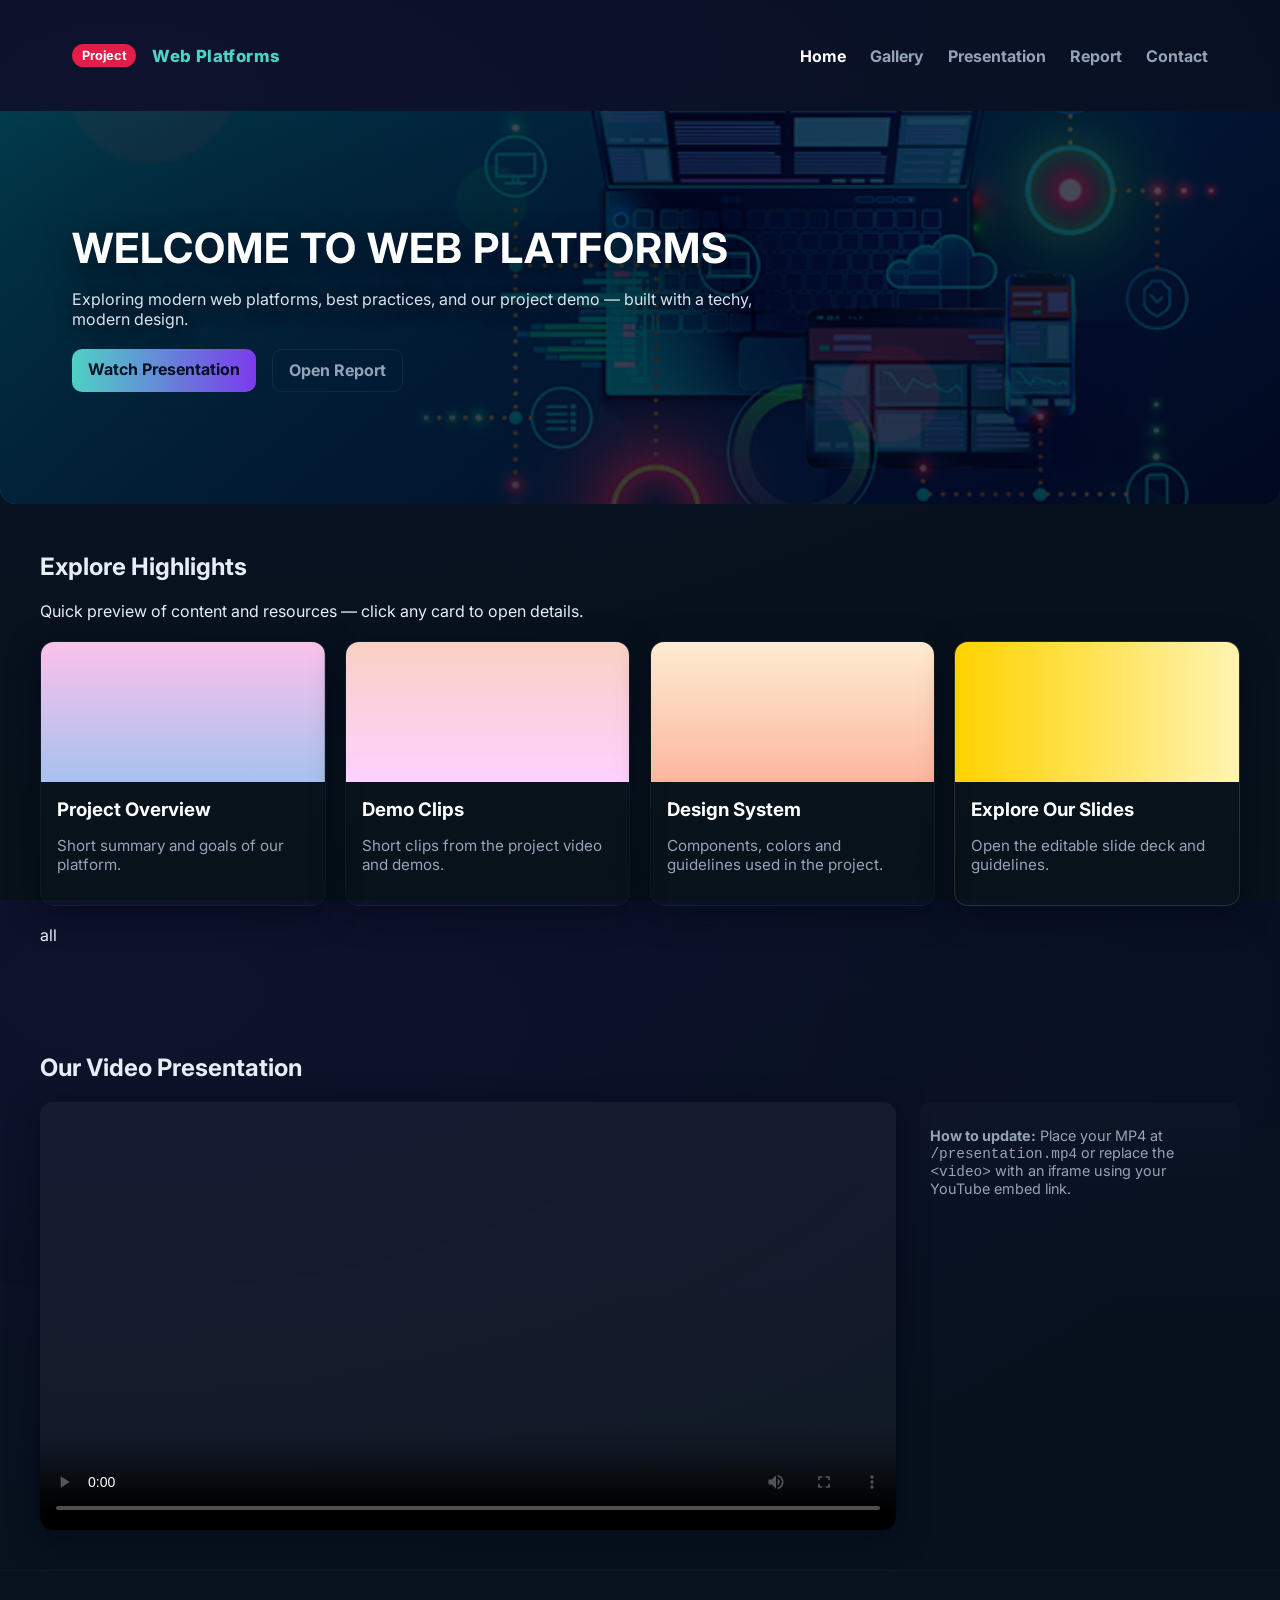
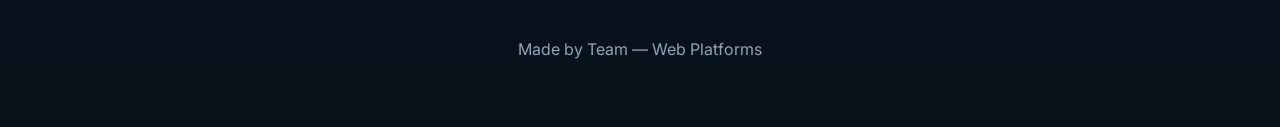
==== index.html @ 8bb1ff4a "Add website files" ====
<!doctype html>
<html lang="en">
<head>
  <meta charset="utf-8">
  <meta name="viewport" content="width=device-width,initial-scale=1">
  <title>Web Platforms — Presentation & Report</title>
  <link href="https://fonts.googleapis.com/css2?family=Inter:wght@300;400;700;800&display=swap" rel="stylesheet">
  <link rel="stylesheet" href="style.css">
</head>
<body>
  <header class="topbar">
    <div class="container topbar-inner">
      <div class="brand">
        <span class="ribbon">Project</span>
        <div class="logo">Web Platforms</div>
      </div>
      <nav class="main-nav">
        <a href="#home" class="active">Home</a>
        <a href="#gallery">Gallery</a>
        <a href="#presentation">Presentation</a>
        <a href="report.html">Report</a>
        <a href="#contact">Contact</a>
      </nav>
    </div>
  </header>

  <main>
    <section class="hero flipped" id="home">
      <div class="hero-overlay"></div>
      <div class="container hero-inner">
        <div class="hero-content">
          <h1>WELCOME TO WEB PLATFORMS</h1>
          <p class="lead">Exploring modern web platforms, best practices, and our project demo — built with a techy, modern design.</p>
          <div class="hero-actions">
            <a class="cta" href="#presentation">Watch Presentation</a>
            <a class="cta ghost" href="report.html">Open Report</a>
          </div>
        </div>
      </div>
    </section>

    <section class="cards-section container" id="gallery">
      <h2>Explore Highlights</h2>
      <p class="muted">Quick preview of content and resources — click any card to open details.</p>

      <div class="cards-grid">
        <article class="card">
          <div class="card-media" style="background-image:linear-gradient(180deg,#fbc2eb 0%,#a6c1ee 100%)"></div>
          <div class="card-body">
            <h3>Project Overview</h3>
            <p class="muted">Short summary and goals of our platform.</p>
          </div>
        </article>

        <article class="card">
          <div class="card-media" style="background-image:linear-gradient(180deg,#fad0c4 0%,#ffd1ff 100%)"></div>
          <div class="card-body">
            <h3>Demo Clips</h3>
            <p class="muted">Short clips from the project video and demos.</p>
          </div>
        </article>

        <article class="card">
          <div class="card-media" style="background-image:linear-gradient(180deg,#ffecd2 0%,#fcb69f 100%)"></div>
          <div class="card-body">
            <h3>Design System</h3>
            <p class="muted">Components, colors and guidelines used in the project.</p>
          </div>
        </article>

        <article class="card highlight">
          <div class="card-media" style="background:linear-gradient(90deg,#ffd200,#fff4b1)"></div>
          <div class="card-body">
            <h3>Explore Our Slides</h3>
            <p class="muted">Open the editable slide deck and guidelines.</p>
          </div>
        </article>

all      </div>
    </section>

    <section id="presentation" class="presentation container">
      <h2>Our Video Presentation</h2>
      <div class="video-card">
        <video id="projVideo" controls poster="poster.png">
          <source src="presentation.mp4" type="video/mp4">
          Your browser does not support the video tag. Add a file named <strong>presentation.mp4</strong> to the project root or replace this block with a YouTube embed iframe.
        </video>
        <div class="video-instructions">
          <p><strong>How to update:</strong> Place your MP4 at <code>/presentation.mp4</code> or replace the <code>&lt;video&gt;</code> with an iframe using your YouTube embed link.</p>
        </div>
      </div>
    </section>
  </main>

  <footer class="site-footer">
    <div class="container">
      <p>Made by Team — Web Platforms</p>
    </div>
  </footer>

  <script src="script.js"></script>
</body>
</html>
---- style.css ----
/* Modern, techy theme — extended for hero and cards */
:root{
  --bg:#0b1020;
  --card:#0f1724;
  --accent:#4fd1c5; /* teal */
  --accent-2:#7c3aed; /* purple */
  --muted:#94a3b8;
  --glass: rgba(255,255,255,0.04);
  --container:1200px;
}

*{box-sizing:border-box}
html,body{height:100%}
body{
  margin:0;
  font-family: 'Inter', system-ui, -apple-system, 'Segoe UI', Roboto, 'Helvetica Neue', Arial;
  background: radial-gradient(1200px 600px at 10% 10%, rgba(124,58,237,0.06), transparent), linear-gradient(180deg,#071022 0%, #07121a 100%);
  color:#e6eef8;
  -webkit-font-smoothing:antialiased;
}
.container{max-width:var(--container);margin:0 auto;padding:2rem}

/* Topbar */
.topbar{background:transparent;padding:.75rem 0;position:relative}
.topbar-inner{display:flex;align-items:center;justify-content:space-between}
.brand{display:flex;align-items:center;gap:1rem}
.ribbon{background:#e11d48;color:#fff;padding:.25rem .6rem;border-radius:999px;font-weight:700;font-size:.8rem}
.logo{font-weight:800;letter-spacing:0.4px;font-size:1.05rem;color:var(--accent)}
.main-nav a{color:var(--muted);margin-left:1.25rem;text-decoration:none;font-weight:700}
.main-nav a.active{color:#fff}
.main-nav a:hover{color:var(--accent)}

/* Hero */
.hero{position:relative;padding:5rem 0;border-bottom-left-radius:16px;border-bottom-right-radius:16px;overflow:hidden;background-color:#052136}
/* background is handled by a pseudo element so we can flip it independently */
.hero::before{
  content: "";
  position:absolute;inset:0;z-index:0;
  background-image: url('assets/hero.jpg');
  background-size: cover;
  background-position: right center;
  transform: scaleX(-1); /* flip horizontally */
  transform-origin: center;
  filter: contrast(1.02) saturate(1.05);
}
/* stronger overlay for legibility on busy images */
.hero-overlay{position:absolute;inset:0;z-index:1;background:linear-gradient(180deg,rgba(2,6,23,0.72),rgba(2,6,23,0.78)), radial-gradient(600px 300px at 15% 25%, rgba(0,0,0,0.15), transparent)}
.hero-inner{position:relative;z-index:2;display:flex;align-items:center}
.hero-content{max-width:680px}
.hero h1{font-size:2.6rem;margin:0 0 .5rem;letter-spacing:1px;color:#ffffff;text-shadow:0 10px 30px rgba(2,6,23,0.85)}
.lead{color:rgba(230,238,248,0.95);margin-bottom:1.25rem;text-shadow:0 6px 18px rgba(2,6,23,0.6)}
.hero-actions{display:flex;gap:1rem}
.cta{display:inline-block;background:linear-gradient(90deg,var(--accent),var(--accent-2));padding:.65rem 1rem;border-radius:10px;color:#051021;text-decoration:none;font-weight:700}
.cta.ghost{background:transparent;border:1px solid rgba(255,255,255,0.06);color:var(--muted)}

/* Add a subtle fade for very small devices */
@media (max-width:480px){.hero-overlay{background:linear-gradient(180deg,rgba(2,6,23,0.86),rgba(2,6,23,0.9))}}


/* Cards */
.cards-section{padding:3rem 0}
.cards-section h2{margin-top:0}
.cards-grid{display:grid;grid-template-columns:repeat(4,1fr);gap:1.2rem;margin-top:1.25rem}
.card{background:linear-gradient(180deg,rgba(255,255,255,0.02),transparent);border-radius:14px;overflow:hidden;border:1px solid rgba(255,255,255,0.03);box-shadow:0 8px 30px rgba(2,6,23,0.6);cursor:pointer;transition:transform .22s ease,box-shadow .22s ease}
.card:hover{transform:translateY(-6px);box-shadow:0 18px 40px rgba(2,6,23,0.7)}
.card-media{height:140px;background-size:cover;background-position:center}
.card-body{padding:1rem}
.card-body h3{margin:0 0 .35rem;color:#fff}
.card-body .muted{color:var(--muted);font-size:.95rem}
.card.highlight{border:1px solid rgba(255,214,56,0.15)}

/* Video */
.presentation{padding:2.5rem 0}
.video-card{display:grid;grid-template-columns:1fr 320px;gap:1.5rem;align-items:start}
.video-card video{width:100%;border-radius:12px;background:var(--glass);box-shadow:0 8px 30px rgba(2,6,23,0.6)}
.video-instructions{font-size:.9rem;color:var(--muted);padding:.65rem;background:linear-gradient(180deg,rgba(255,255,255,0.02),transparent);border-radius:10px}

.site-footer{padding:1.25rem 0;border-top:1px solid rgba(255,255,255,0.03);text-align:center;color:var(--muted)}

/* Report slide styles used by report.html */
.slides{position:relative;max-width:1000px;margin:2rem auto}
.import-controls{display:flex;gap:.75rem;align-items:center;margin-bottom:.75rem}
.upload-btn{background:linear-gradient(90deg,var(--accent),var(--accent-2));color:#051021;padding:.5rem .85rem;border-radius:8px;cursor:pointer;font-weight:700}
.drop-zone{border:2px dashed rgba(255,255,255,0.03);padding:1rem;border-radius:10px;text-align:center;color:var(--muted);margin-bottom:1rem}
.drop-zone.dragover{background:rgba(255,255,255,0.02);border-color:var(--accent)}
#slidesContainer{margin-top:1rem}
.slide{display:none;padding:1.25rem;background:linear-gradient(180deg,rgba(255,255,255,0.02),transparent);border-radius:12px;border:1px solid rgba(255,255,255,0.03);margin-bottom:1rem}
.slide.active{display:block}
.slide img.slide-image{max-width:100%;border-radius:8px;display:block;margin-bottom:.75rem}
.slide h3{margin-top:0;color:var(--accent)}
.slide h3[contenteditable], .slide .content[contenteditable]{outline:none;min-height:2rem}
.slide .content{color:var(--muted);margin-top:0.5rem;padding:.6rem;border-radius:8px;border:1px dashed rgba(255,255,255,0.03);background:transparent}
.slide-actions{display:flex;justify-content:space-between;margin-top:1rem}
.btn{background:transparent;border:1px solid rgba(255,255,255,0.06);padding:.55rem .9rem;border-radius:8px;color:var(--muted);cursor:pointer}
.btn.primary{background:linear-gradient(90deg,var(--accent),var(--accent-2));color:#051021;border:none}

@media (max-width:1100px){.cards-grid{grid-template-columns:repeat(2,1fr)}.video-card{grid-template-columns:1fr}} 
@media (max-width:700px){.main-nav{display:none}.hero{padding:3rem 0}.hero h1{font-size:1.6rem}.cards-grid{grid-template-columns:1fr}.container{padding:1rem}}
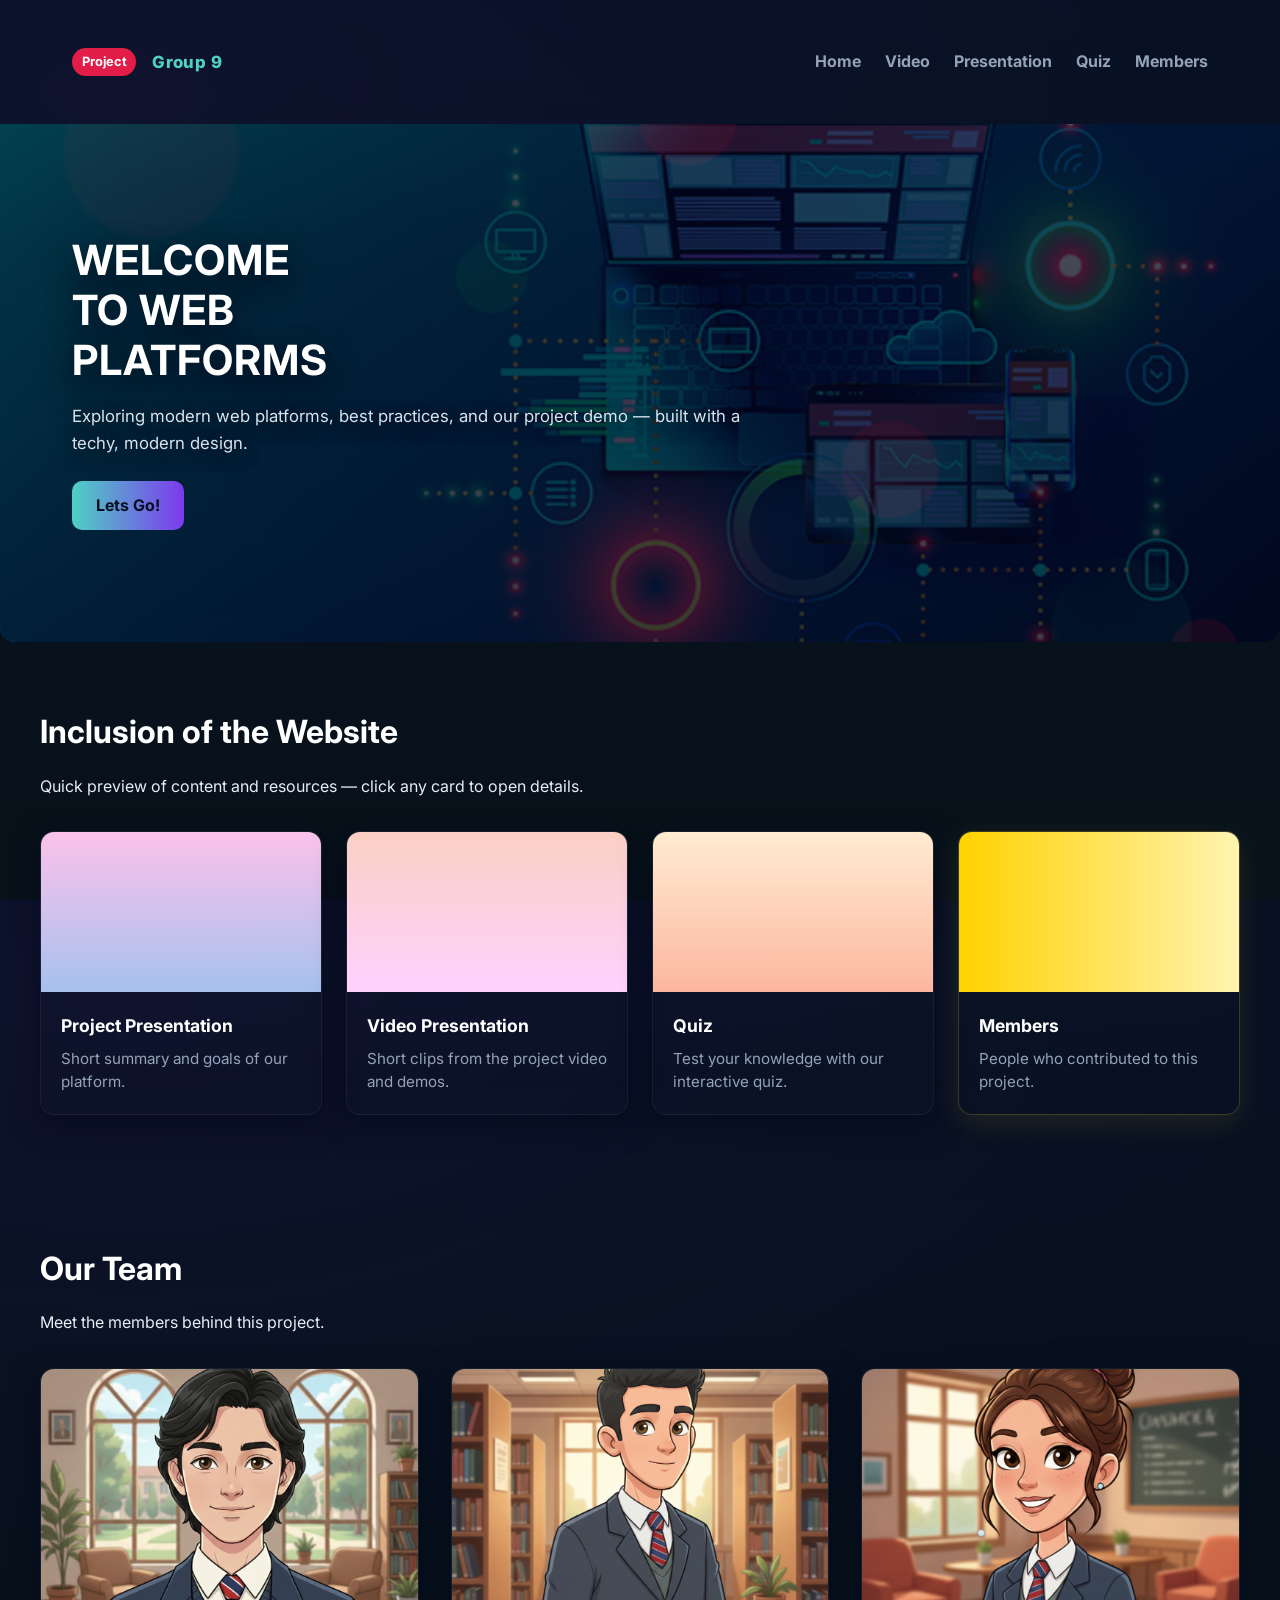
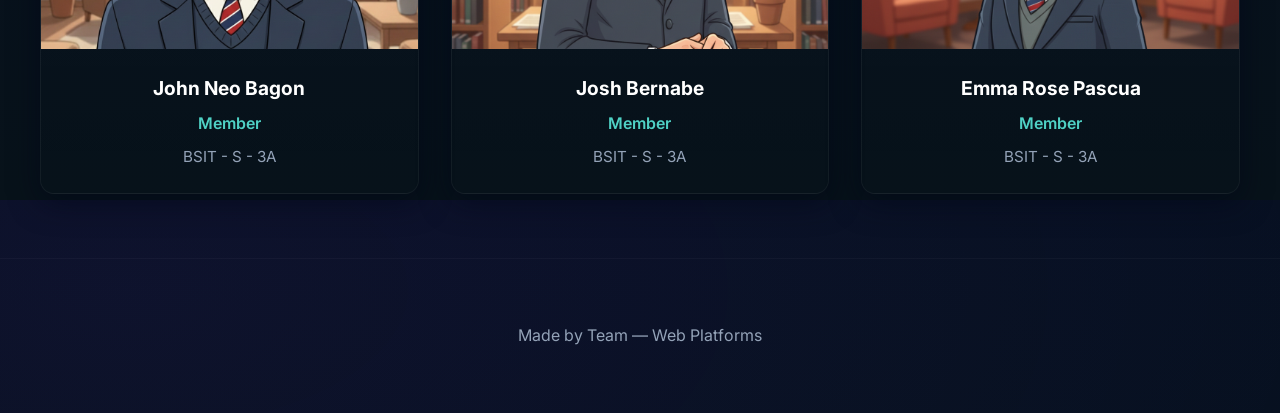
==== commit ed0871a2: "Update homepage video" ====
--- a/index.html
+++ b/index.html
@@ -12,83 +12,116 @@
     <div class="container topbar-inner">
       <div class="brand">
         <span class="ribbon">Project</span>
-        <div class="logo">Web Platforms</div>
+        <div class="logo">Group 9</div>
       </div>
       <nav class="main-nav">
-        <a href="#home" class="active">Home</a>
-        <a href="#gallery">Gallery</a>
-        <a href="#presentation">Presentation</a>
-        <a href="report.html">Report</a>
-        <a href="#contact">Contact</a>
+        <a href="index.html">Home</a>
+        <a href="video.html">Video</a>
+        <a href="report.html">Presentation</a>
+        <a href="Quiz.html">Quiz</a>
+        <a href="#presentation">Members</a>
       </nav>
     </div>
   </header>
 
   <main>
-    <section class="hero flipped" id="home">
+    <section class="hero" id="home">
       <div class="hero-overlay"></div>
       <div class="container hero-inner">
         <div class="hero-content">
-          <h1>WELCOME TO WEB PLATFORMS</h1>
+          <h1>WELCOME<br>TO WEB<br>PLATFORMS</h1>
           <p class="lead">Exploring modern web platforms, best practices, and our project demo — built with a techy, modern design.</p>
           <div class="hero-actions">
-            <a class="cta" href="#presentation">Watch Presentation</a>
-            <a class="cta ghost" href="report.html">Open Report</a>
+            <a class="cta" href="#gallery">Lets Go!</a>
+          
           </div>
         </div>
       </div>
     </section>
 
     <section class="cards-section container" id="gallery">
-      <h2>Explore Highlights</h2>
+      <h2>Inclusion of the Website</h2>
       <p class="muted">Quick preview of content and resources — click any card to open details.</p>
 
       <div class="cards-grid">
+        <a href="report.html" class="card-link">
+          <article class="card">
+            <div class="card-media" style="background-image:linear-gradient(180deg,#fbc2eb 0%,#a6c1ee 100%)"></div>
+            <div class="card-body">
+              <h3>Project Presentation</h3>
+              <p class="muted">Short summary and goals of our platform.</p>
+            </div>
+          </article>
+        </a>
+
+        <a href="video.html" class="card-link">
+          <article class="card">
+            <div class="card-media" style="background-image:linear-gradient(180deg,#fad0c4 0%,#ffd1ff 100%)"></div>
+            <div class="card-body">
+              <h3>Video Presentation</h3>
+              <p class="muted">Short clips from the project video and demos.</p>
+            </div>
+          </article>
+        </a>
+
+        <a href="quiz.html" class="card-link">
         <article class="card">
-          <div class="card-media" style="background-image:linear-gradient(180deg,#fbc2eb 0%,#a6c1ee 100%)"></div>
+          <div class="card-media" style="background-image:linear-gradient(180deg,#ffecd2 0%,#fcb69f 100%)"></div>
           <div class="card-body">
-            <h3>Project Overview</h3>
-            <p class="muted">Short summary and goals of our platform.</p>
+            <h3>Quiz</h3>
+              <p class="muted">Test your knowledge with our interactive quiz.</p>
           </div>
         </article>
 
-        <article class="card">
-          <div class="card-media" style="background-image:linear-gradient(180deg,#fad0c4 0%,#ffd1ff 100%)"></div>
-          <div class="card-body">
-            <h3>Demo Clips</h3>
-            <p class="muted">Short clips from the project video and demos.</p>
+        <a href="#presentation" class="card-link">
+          <article class="card highlight">
+            <div class="card-media" style="background:linear-gradient(90deg,#ffd200,#fff4b1)"></div>
+            <div class="card-body">
+              <h3>Members</h3>
+              <p class="muted">People who contributed to this project.</p>
+            </div>
+          </article>
+        </a>
+      </div>
+    </section>
+
+    <section id="presentation" class="members-section container">
+      <h2>Our Team</h2>
+      <p class="muted">Meet the members behind this project.</p>
+      
+      <div class="members-grid">
+        <article class="member-card">
+          <div class="member-image">
+            <img src="assets/neo1.png" alt="Team Member">
+          </div>
+          <div class="member-info">
+            <h3 class="member-name">John Neo Bagon</h3>
+            <p class="member-role">Member</p>
+            <p class="member-section">BSIT - S - 3A</p>
           </div>
         </article>
 
-        <article class="card">
-          <div class="card-media" style="background-image:linear-gradient(180deg,#ffecd2 0%,#fcb69f 100%)"></div>
-          <div class="card-body">
-            <h3>Design System</h3>
-            <p class="muted">Components, colors and guidelines used in the project.</p>
+        <article class="member-card">
+          <div class="member-image">
+            <img src="assets/josh.png" alt="Team Member">
+          </div>
+          <div class="member-info">
+            <h3 class="member-name">Josh Bernabe</h3>
+            <p class="member-role">Member</p>
+            <p class="member-section">BSIT - S - 3A </p>
           </div>
         </article>
 
-        <article class="card highlight">
-          <div class="card-media" style="background:linear-gradient(90deg,#ffd200,#fff4b1)"></div>
-          <div class="card-body">
-            <h3>Explore Our Slides</h3>
-            <p class="muted">Open the editable slide deck and guidelines.</p>
+        <article class="member-card">
+          <div class="member-image">
+            <img src="assets/emma1.png" alt="Team Member">
+          </div>
+          <div class="member-info">
+            <h3 class="member-name">Emma Rose Pascua</h3>
+            <p class="member-role">Member</p>
+            <p class="member-section">BSIT - S - 3A</p>
           </div>
         </article>
-
-all      </div>
-    </section>
-
-    <section id="presentation" class="presentation container">
-      <h2>Our Video Presentation</h2>
-      <div class="video-card">
-        <video id="projVideo" controls poster="poster.png">
-          <source src="presentation.mp4" type="video/mp4">
-          Your browser does not support the video tag. Add a file named <strong>presentation.mp4</strong> to the project root or replace this block with a YouTube embed iframe.
-        </video>
-        <div class="video-instructions">
-          <p><strong>How to update:</strong> Place your MP4 at <code>/presentation.mp4</code> or replace the <code>&lt;video&gt;</code> with an iframe using your YouTube embed link.</p>
-        </div>
       </div>
     </section>
   </main>
--- a/style.css
+++ b/style.css
@@ -17,11 +17,12 @@
   background: radial-gradient(1200px 600px at 10% 10%, rgba(124,58,237,0.06), transparent), linear-gradient(180deg,#071022 0%, #07121a 100%);
   color:#e6eef8;
   -webkit-font-smoothing:antialiased;
+  line-height:1.6;
 }
-.container{max-width:var(--container);margin:0 auto;padding:2rem}
+.container{max-width:var(--container);margin:0 auto;padding:2rem 2rem}
 
 /* Topbar */
-.topbar{background:transparent;padding:.75rem 0;position:relative}
+.topbar{background:transparent;padding:1rem 0;position:relative;z-index:10}
 .topbar-inner{display:flex;align-items:center;justify-content:space-between}
 .brand{display:flex;align-items:center;gap:1rem}
 .ribbon{background:#e11d48;color:#fff;padding:.25rem .6rem;border-radius:999px;font-weight:700;font-size:.8rem}
@@ -31,7 +32,7 @@
 .main-nav a:hover{color:var(--accent)}
 
 /* Hero */
-.hero{position:relative;padding:5rem 0;border-bottom-left-radius:16px;border-bottom-right-radius:16px;overflow:hidden;background-color:#052136}
+.hero{position:relative;padding:5rem 0;border-bottom-left-radius:16px;border-bottom-right-radius:16px;overflow:hidden;background-color:#052136;min-height:500px;display:flex;align-items:center}
 /* background is handled by a pseudo element so we can flip it independently */
 .hero::before{
   content: "";
@@ -45,35 +46,48 @@
 }
 /* stronger overlay for legibility on busy images */
 .hero-overlay{position:absolute;inset:0;z-index:1;background:linear-gradient(180deg,rgba(2,6,23,0.72),rgba(2,6,23,0.78)), radial-gradient(600px 300px at 15% 25%, rgba(0,0,0,0.15), transparent)}
-.hero-inner{position:relative;z-index:2;display:flex;align-items:center}
+.hero-inner{position:relative;z-index:2;width:100%}
 .hero-content{max-width:680px}
-.hero h1{font-size:2.6rem;margin:0 0 .5rem;letter-spacing:1px;color:#ffffff;text-shadow:0 10px 30px rgba(2,6,23,0.85)}
-.lead{color:rgba(230,238,248,0.95);margin-bottom:1.25rem;text-shadow:0 6px 18px rgba(2,6,23,0.6)}
-.hero-actions{display:flex;gap:1rem}
-.cta{display:inline-block;background:linear-gradient(90deg,var(--accent),var(--accent-2));padding:.65rem 1rem;border-radius:10px;color:#051021;text-decoration:none;font-weight:700}
-.cta.ghost{background:transparent;border:1px solid rgba(255,255,255,0.06);color:var(--muted)}
+.hero h1{font-size:2.6rem;margin:0 0 1rem;letter-spacing:1px;color:#ffffff;text-shadow:0 10px 30px rgba(2,6,23,0.85);line-height:1.2}
+.lead{color:rgba(230,238,248,0.95);margin-bottom:1.5rem;text-shadow:0 6px 18px rgba(2,6,23,0.6);font-size:1.05rem;line-height:1.6}
+.hero-actions{display:flex;gap:1rem;flex-wrap:wrap}
+.cta{display:inline-block;background:linear-gradient(90deg,var(--accent),var(--accent-2));padding:.75rem 1.5rem;border-radius:10px;color:#051021;text-decoration:none;font-weight:700;transition:transform 0.2s ease, box-shadow 0.2s ease}
+.cta:hover{transform:translateY(-2px);box-shadow:0 8px 20px rgba(79,209,197,0.3)}
+.cta.ghost{background:transparent;border:1px solid rgba(255,255,255,0.1);color:#e6eef8;transition:background 0.2s ease, border-color 0.2s ease}
+.cta.ghost:hover{background:rgba(255,255,255,0.05);border-color:rgba(255,255,255,0.2)}
 
 /* Add a subtle fade for very small devices */
 @media (max-width:480px){.hero-overlay{background:linear-gradient(180deg,rgba(2,6,23,0.86),rgba(2,6,23,0.9))}}
 
 
 /* Cards */
-.cards-section{padding:3rem 0}
-.cards-section h2{margin-top:0}
-.cards-grid{display:grid;grid-template-columns:repeat(4,1fr);gap:1.2rem;margin-top:1.25rem}
-.card{background:linear-gradient(180deg,rgba(255,255,255,0.02),transparent);border-radius:14px;overflow:hidden;border:1px solid rgba(255,255,255,0.03);box-shadow:0 8px 30px rgba(2,6,23,0.6);cursor:pointer;transition:transform .22s ease,box-shadow .22s ease}
+.cards-section{padding:4rem 0}
+.cards-section h2{margin-top:0;margin-bottom:0.5rem;font-size:2rem;color:#fff}
+.cards-section .muted{margin-bottom:2rem;display:block;font-size:1rem}
+.cards-grid{display:grid;grid-template-columns:repeat(4,1fr);gap:1.5rem;margin-top:1.5rem}
+.card-link{text-decoration:none;color:inherit;display:block}
+.card{background:linear-gradient(180deg,rgba(255,255,255,0.02),transparent);border-radius:14px;overflow:hidden;border:1px solid rgba(255,255,255,0.05);box-shadow:0 8px 30px rgba(2,6,23,0.6);cursor:pointer;transition:transform .22s ease,box-shadow .22s ease}
 .card:hover{transform:translateY(-6px);box-shadow:0 18px 40px rgba(2,6,23,0.7)}
-.card-media{height:140px;background-size:cover;background-position:center}
-.card-body{padding:1rem}
-.card-body h3{margin:0 0 .35rem;color:#fff}
-.card-body .muted{color:var(--muted);font-size:.95rem}
-.card.highlight{border:1px solid rgba(255,214,56,0.15)}
+.card-media{height:160px;background-size:cover;background-position:center}
+.card-body{padding:1.25rem}
+.card-body h3{margin:0 0 .5rem;color:#fff;font-size:1.1rem;font-weight:700}
+.card-body .muted{color:var(--muted);font-size:.95rem;line-height:1.5;margin:0}
+.card.highlight{border:1px solid rgba(255,214,56,0.2);box-shadow:0 8px 30px rgba(255,214,56,0.1)}
 
-/* Video */
-.presentation{padding:2.5rem 0}
-.video-card{display:grid;grid-template-columns:1fr 320px;gap:1.5rem;align-items:start}
-.video-card video{width:100%;border-radius:12px;background:var(--glass);box-shadow:0 8px 30px rgba(2,6,23,0.6)}
-.video-instructions{font-size:.9rem;color:var(--muted);padding:.65rem;background:linear-gradient(180deg,rgba(255,255,255,0.02),transparent);border-radius:10px}
+/* Members Section */
+.members-section{padding:4rem 0}
+.members-section h2{margin-top:0;margin-bottom:0.5rem;font-size:2rem;color:#fff}
+.members-section .muted{margin-bottom:2rem;display:block;font-size:1rem}
+.members-grid{display:grid;grid-template-columns:repeat(3,1fr);gap:2rem;margin-top:1.5rem}
+.member-card{background:linear-gradient(180deg,rgba(255,255,255,0.02),transparent);border-radius:14px;overflow:hidden;border:1px solid rgba(255,255,255,0.05);box-shadow:0 8px 30px rgba(2,6,23,0.6);cursor:pointer;transition:transform .3s ease,box-shadow .3s ease,border-color .3s ease;text-align:center}
+.member-card:hover{transform:translateY(-8px);box-shadow:0 18px 40px rgba(79,209,197,0.2);border-color:rgba(79,209,197,0.3)}
+.member-image{width:100%;height:280px;overflow:hidden;position:relative}
+.member-image img{width:100%;height:100%;object-fit:cover;transition:transform .3s ease}
+.member-card:hover .member-image img{transform:scale(1.1)}
+.member-info{padding:1.5rem}
+.member-name{margin:0 0 0.5rem;color:#fff;font-size:1.2rem;font-weight:700}
+.member-role{margin:0 0 0.5rem;color:var(--accent);font-size:1rem;font-weight:600}
+.member-section{margin:0;color:var(--muted);font-size:0.95rem}
 
 .site-footer{padding:1.25rem 0;border-top:1px solid rgba(255,255,255,0.03);text-align:center;color:var(--muted)}
 
@@ -81,18 +95,80 @@
 .slides{position:relative;max-width:1000px;margin:2rem auto}
 .import-controls{display:flex;gap:.75rem;align-items:center;margin-bottom:.75rem}
 .upload-btn{background:linear-gradient(90deg,var(--accent),var(--accent-2));color:#051021;padding:.5rem .85rem;border-radius:8px;cursor:pointer;font-weight:700}
-.drop-zone{border:2px dashed rgba(255,255,255,0.03);padding:1rem;border-radius:10px;text-align:center;color:var(--muted);margin-bottom:1rem}
-.drop-zone.dragover{background:rgba(255,255,255,0.02);border-color:var(--accent)}
-#slidesContainer{margin-top:1rem}
-.slide{display:none;padding:1.25rem;background:linear-gradient(180deg,rgba(255,255,255,0.02),transparent);border-radius:12px;border:1px solid rgba(255,255,255,0.03);margin-bottom:1rem}
-.slide.active{display:block}
-.slide img.slide-image{max-width:100%;border-radius:8px;display:block;margin-bottom:.75rem}
-.slide h3{margin-top:0;color:var(--accent)}
-.slide h3[contenteditable], .slide .content[contenteditable]{outline:none;min-height:2rem}
-.slide .content{color:var(--muted);margin-top:0.5rem;padding:.6rem;border-radius:8px;border:1px dashed rgba(255,255,255,0.03);background:transparent}
-.slide-actions{display:flex;justify-content:space-between;margin-top:1rem}
-.btn{background:transparent;border:1px solid rgba(255,255,255,0.06);padding:.55rem .9rem;border-radius:8px;color:var(--muted);cursor:pointer}
-.btn.primary{background:linear-gradient(90deg,var(--accent),var(--accent-2));color:#051021;border:none}
+/* single slide viewer (centered, buttons under) */
+.slides-viewer{display:flex;flex-direction:column;gap:1.25rem;align-items:center;justify-content:center;margin-top:1.5rem}
+.slide-frame{width:100%;max-width:1100px;min-height:520px;background:linear-gradient(180deg,rgba(255,255,255,0.02),rgba(255,255,255,0.008));padding:1.5rem;border-radius:14px;border:1px solid rgba(255,255,255,0.03);box-shadow:0 22px 70px rgba(2,6,23,0.6)}
+.slide-frame .slide-inner{background:linear-gradient(180deg,#0a0f1a,rgba(2,6,23,0.3));padding:1.2rem;border-radius:10px;border:1px solid rgba(255,255,255,0.03)}
+/* controls under the slide, centered */
+.slide-controls{display:flex;gap:1rem;justify-content:center;align-items:center;margin-top:.8rem}
+.slide-controls .btn{min-width:120px;padding:.75rem 1.1rem;border-radius:10px}
+.slide-controls .btn{background:transparent;border:1px solid rgba(255,255,255,0.06)}
+.slide-controls .btn.primary{background:linear-gradient(90deg,var(--accent),var(--accent-2));color:#051021;border:none}
 
-@media (max-width:1100px){.cards-grid{grid-template-columns:repeat(2,1fr)}.video-card{grid-template-columns:1fr}} 
-@media (max-width:700px){.main-nav{display:none}.hero{padding:3rem 0}.hero h1{font-size:1.6rem}.cards-grid{grid-template-columns:1fr}.container{padding:1rem}}+.slide{display:block;padding:0;background:transparent;border-radius:6px;border:none}
+.slide img.slide-image{width:100%;height:auto;border-radius:10px;display:block;margin-bottom:.85rem;box-shadow:0 18px 50px rgba(2,6,23,0.58)}
+.slide h3{margin:.15rem 0 .35rem;color:var(--accent);font-size:1.15rem}
+.slide .content{color:var(--muted);margin-top:0;padding:.6rem;border-radius:6px;border:1px dashed rgba(255,255,255,0.03);background:transparent}
+.slide-meta{display:flex;align-items:center;justify-content:space-between;padding:.65rem .85rem;margin-top:.6rem;border-radius:8px;background:linear-gradient(90deg,rgba(255,255,255,0.01),transparent);border:1px solid rgba(255,255,255,0.02)}
+.slide-meta .meta-text{display:flex;flex-direction:column;gap:.15rem}
+.slide-meta .meta-controls{display:flex;gap:.6rem;align-items:center}
+.slide-meta .title{font-weight:700;color:var(--accent)}
+.slide-meta .desc{color:var(--muted);font-size:.95rem}
+#slideIndicator{margin-left:0;color:var(--muted);font-weight:600}
+
+/* tighten footer tip */
+.site-footer{padding:1rem 0;border-top:1px solid rgba(255,255,255,0.03);text-align:center;color:var(--muted)}
+
+@media (max-width:900px){.slides-viewer{flex-direction:column}.slide-controls{flex-direction:row;justify-content:center;width:auto}.slide-controls .btn{min-width:64px}.slide-frame{max-width:100%;min-height:320px}}
+/* Modal for practice questions */
+.modal{position:fixed;inset:0;display:flex;align-items:center;justify-content:center;background:rgba(2,6,23,0.6);visibility:hidden;opacity:0;transition:opacity .18s ease,visibility .18s ease}
+.modal.open{visibility:visible;opacity:1}
+.modal-content{background:linear-gradient(180deg,#061122,#071026);padding:1.25rem;border-radius:10px;max-width:720px;width:100%;color:#e6eef8;border:1px solid rgba(255,255,255,0.04)}
+.modal-close{position:absolute;right:1rem;top:1rem;background:transparent;border:none;color:var(--muted);font-size:1.1rem;cursor:pointer}
+
+@media (max-width:900px){.slides-grid{grid-template-columns:1fr}.slides-col{max-height:none}}
+
+/* Thumbnails and small extras for report slides */
+.thumbs{display:flex;gap:.5rem;flex-wrap:wrap;margin-top:.6rem}
+.thumbs button{border:none;background:transparent;padding:0;border-radius:6px;cursor:pointer;opacity:.85;border:1px solid rgba(255,255,255,0.03)}
+.thumbs button.active{outline:3px solid rgba(79,209,197,0.12);opacity:1}
+.thumbs img{width:84px;height:56px;object-fit:cover;border-radius:6px;display:block}
+.slide-counter{font-size:.95rem;color:var(--muted);align-self:center}
+
+.btn.active, .btn.autoplay-active{background:linear-gradient(90deg,var(--accent),var(--accent-2));color:#051021;border:none}
+
+/* Quiz Styles */
+.quiz-section{padding:4rem 0}
+.quiz-section h2{margin-top:0;margin-bottom:0.5rem;font-size:2rem;color:#fff}
+.quiz-section .muted{margin-bottom:2rem;display:block;font-size:1rem}
+.quiz-form{max-width:800px;margin:0 auto}
+.quiz-question{margin-bottom:2.5rem;padding:1.5rem;background:linear-gradient(180deg,rgba(255,255,255,0.02),transparent);border-radius:14px;border:1px solid rgba(255,255,255,0.05)}
+.quiz-question h3{margin:0 0 1rem;color:#fff;font-size:1.2rem;font-weight:700}
+.quiz-options{display:flex;flex-direction:column;gap:0.75rem}
+.quiz-option{display:flex;align-items:flex-start;gap:0.75rem;padding:0.75rem;border-radius:8px;cursor:pointer;transition:background 0.2s ease;border:1px solid transparent}
+.quiz-option:hover{background:rgba(255,255,255,0.03);border-color:rgba(79,209,197,0.2)}
+.quiz-option input[type="radio"]{margin-top:0.2rem;cursor:pointer;accent-color:var(--accent)}
+.quiz-option span{color:var(--muted);line-height:1.5;flex:1}
+.quiz-option input[type="radio"]:checked + span{color:#fff;font-weight:600}
+.quiz-actions{display:flex;gap:1rem;justify-content:center;margin-top:2rem}
+.quiz-results h3{margin:0 0 0.5rem;color:var(--accent);font-size:1.3rem}
+.quiz-results p{color:var(--muted);font-size:1.1rem;margin:0}
+
+@media (max-width:1100px){
+  .cards-grid{grid-template-columns:repeat(2,1fr)}
+  .members-grid{grid-template-columns:repeat(2,1fr)}
+} 
+@media (max-width:700px){
+  .main-nav{display:none}
+  .hero{padding:3rem 0;min-height:400px}
+  .hero h1{font-size:1.8rem;line-height:1.3}
+  .hero .lead{font-size:0.95rem}
+  .cards-grid{grid-template-columns:1fr}
+  .members-grid{grid-template-columns:1fr}
+  .container{padding:1.5rem}
+  .cards-section{padding:3rem 0}
+  .members-section{padding:3rem 0}
+  .member-image{height:240px}
+  .hero-actions{flex-direction:column}
+  .hero-actions .cta{width:100%;text-align:center}
+}
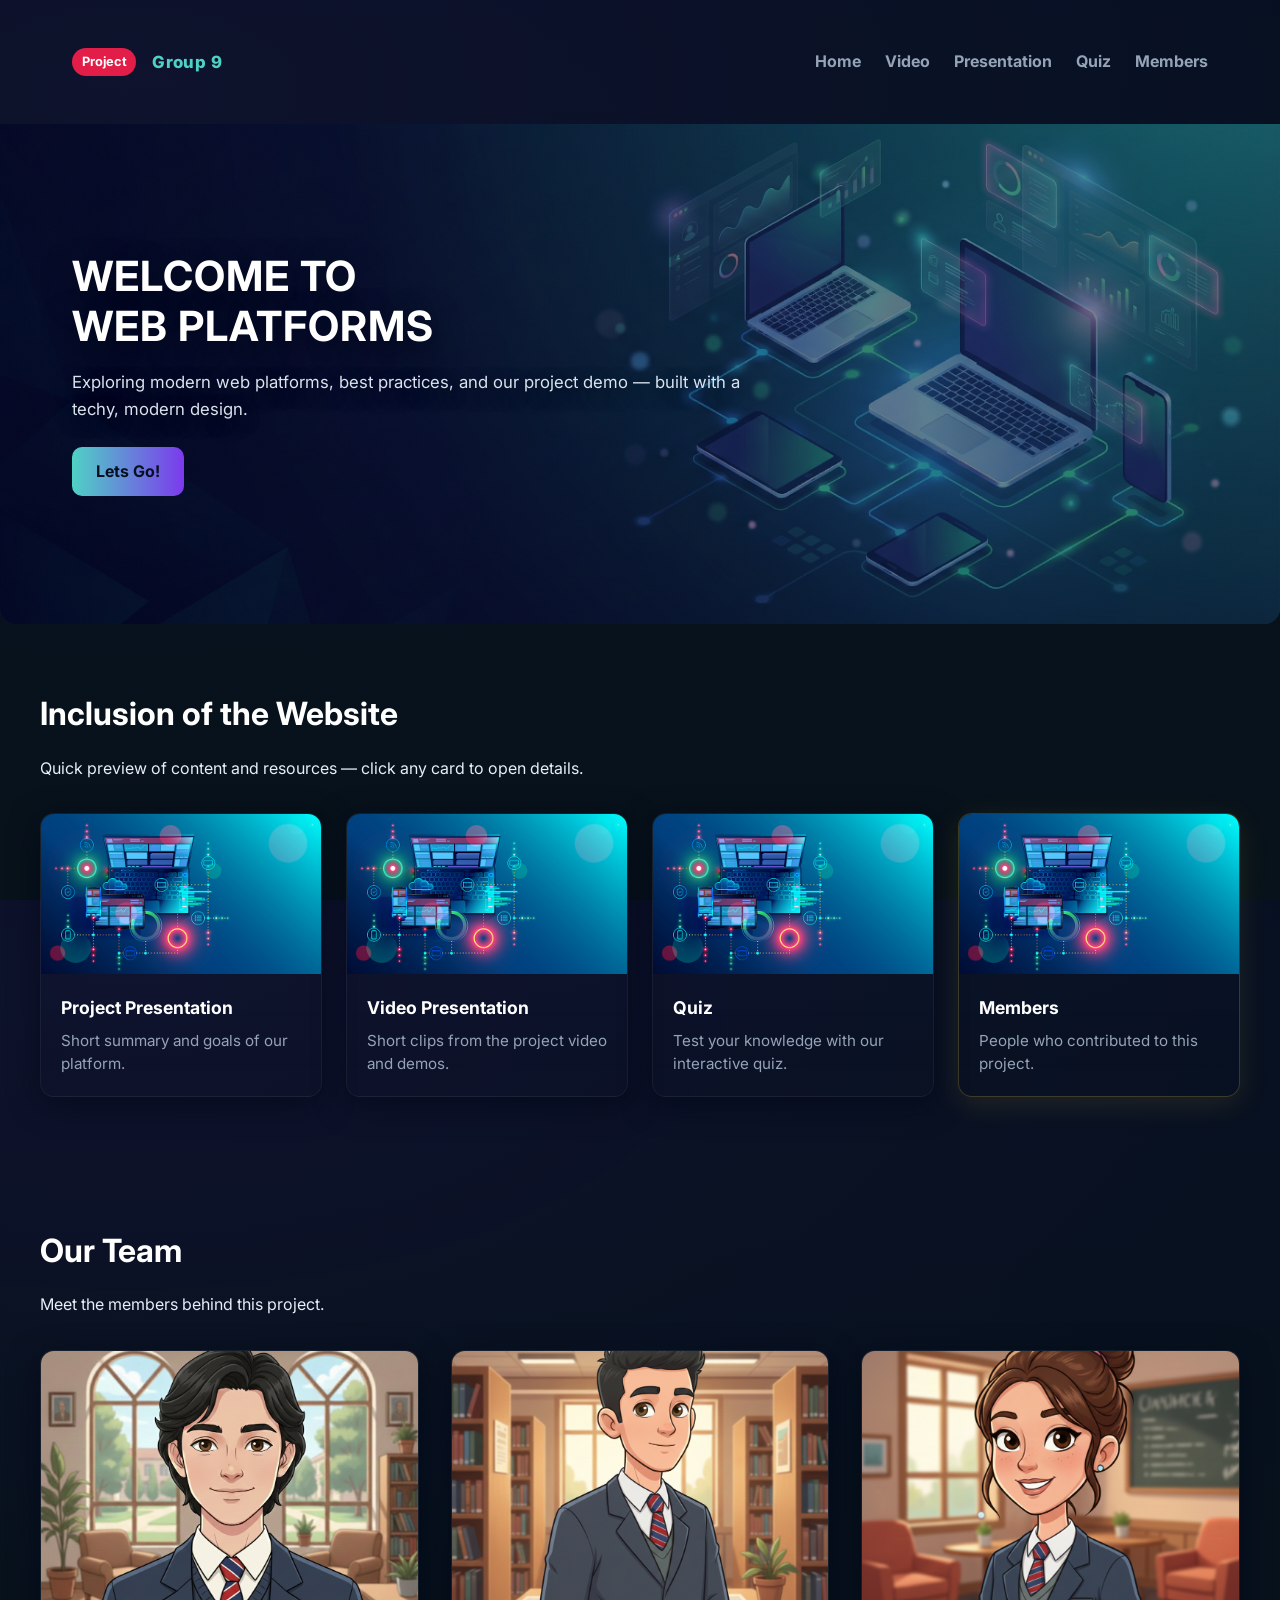
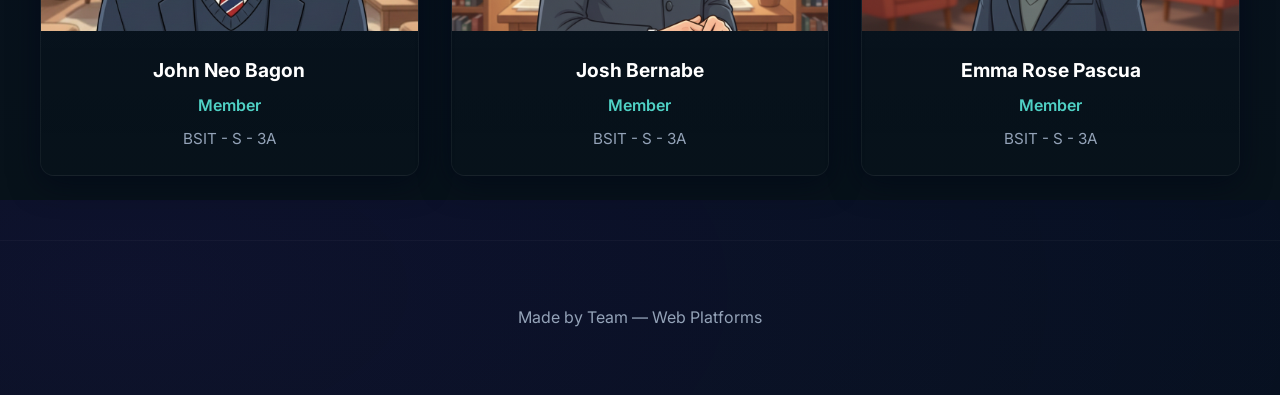
==== commit 7180536b: "first" ====
--- a/index.html
+++ b/index.html
@@ -29,7 +29,7 @@
       <div class="hero-overlay"></div>
       <div class="container hero-inner">
         <div class="hero-content">
-          <h1>WELCOME<br>TO WEB<br>PLATFORMS</h1>
+          <h1>WELCOME TO</br> WEB PLATFORMS</h1>
           <p class="lead">Exploring modern web platforms, best practices, and our project demo — built with a techy, modern design.</p>
           <div class="hero-actions">
             <a class="cta" href="#gallery">Lets Go!</a>
@@ -46,7 +46,7 @@
       <div class="cards-grid">
         <a href="report.html" class="card-link">
           <article class="card">
-            <div class="card-media" style="background-image:linear-gradient(180deg,#fbc2eb 0%,#a6c1ee 100%)"></div>
+            <div class="card-media" style="background-image:url('pictures/webplatforms.jpg');background-size:cover;background-position:center"></div>
             <div class="card-body">
               <h3>Project Presentation</h3>
               <p class="muted">Short summary and goals of our platform.</p>
@@ -56,7 +56,7 @@
 
         <a href="video.html" class="card-link">
           <article class="card">
-            <div class="card-media" style="background-image:linear-gradient(180deg,#fad0c4 0%,#ffd1ff 100%)"></div>
+            <div class="card-media" style="background-image:url('pictures/webplatforms.jpg');background-size:cover;background-position:center"></div>
             <div class="card-body">
               <h3>Video Presentation</h3>
               <p class="muted">Short clips from the project video and demos.</p>
@@ -66,7 +66,7 @@
 
         <a href="quiz.html" class="card-link">
         <article class="card">
-          <div class="card-media" style="background-image:linear-gradient(180deg,#ffecd2 0%,#fcb69f 100%)"></div>
+          <div class="card-media" style="background-image:url('pictures/webplatforms.jpg');background-size:cover;background-position:center"></div>
           <div class="card-body">
             <h3>Quiz</h3>
               <p class="muted">Test your knowledge with our interactive quiz.</p>
@@ -75,7 +75,7 @@
 
         <a href="#presentation" class="card-link">
           <article class="card highlight">
-            <div class="card-media" style="background:linear-gradient(90deg,#ffd200,#fff4b1)"></div>
+            <div class="card-media" style="background-image:url('pictures/webplatforms.jpg');background-size:cover;background-position:center"></div>
             <div class="card-body">
               <h3>Members</h3>
               <p class="muted">People who contributed to this project.</p>
--- a/style.css
+++ b/style.css
@@ -37,15 +37,15 @@
 .hero::before{
   content: "";
   position:absolute;inset:0;z-index:0;
-  background-image: url('assets/hero.jpg');
+  background-image: url('assets/heross.png');
   background-size: cover;
   background-position: right center;
-  transform: scaleX(-1); /* flip horizontally */
+  
   transform-origin: center;
   filter: contrast(1.02) saturate(1.05);
 }
 /* stronger overlay for legibility on busy images */
-.hero-overlay{position:absolute;inset:0;z-index:1;background:linear-gradient(180deg,rgba(2,6,23,0.72),rgba(2,6,23,0.78)), radial-gradient(600px 300px at 15% 25%, rgba(0,0,0,0.15), transparent)}
+.hero-overlay{position:absolute;inset:0;z-index:1;background:linear-gradient(180deg,rgba(2,6,23,0.45),rgba(2,6,23,0.5)), radial-gradient(600px 300px at 15% 25%, rgba(0,0,0,0.05), transparent)}
 .hero-inner{position:relative;z-index:2;width:100%}
 .hero-content{max-width:680px}
 .hero h1{font-size:2.6rem;margin:0 0 1rem;letter-spacing:1px;color:#ffffff;text-shadow:0 10px 30px rgba(2,6,23,0.85);line-height:1.2}
@@ -57,7 +57,7 @@
 .cta.ghost:hover{background:rgba(255,255,255,0.05);border-color:rgba(255,255,255,0.2)}
 
 /* Add a subtle fade for very small devices */
-@media (max-width:480px){.hero-overlay{background:linear-gradient(180deg,rgba(2,6,23,0.86),rgba(2,6,23,0.9))}}
+@media (max-width:480px){.hero-overlay{background:linear-gradient(180deg,rgba(2,6,23,0.55),rgba(2,6,23,0.65))}}
 
 
 /* Cards */
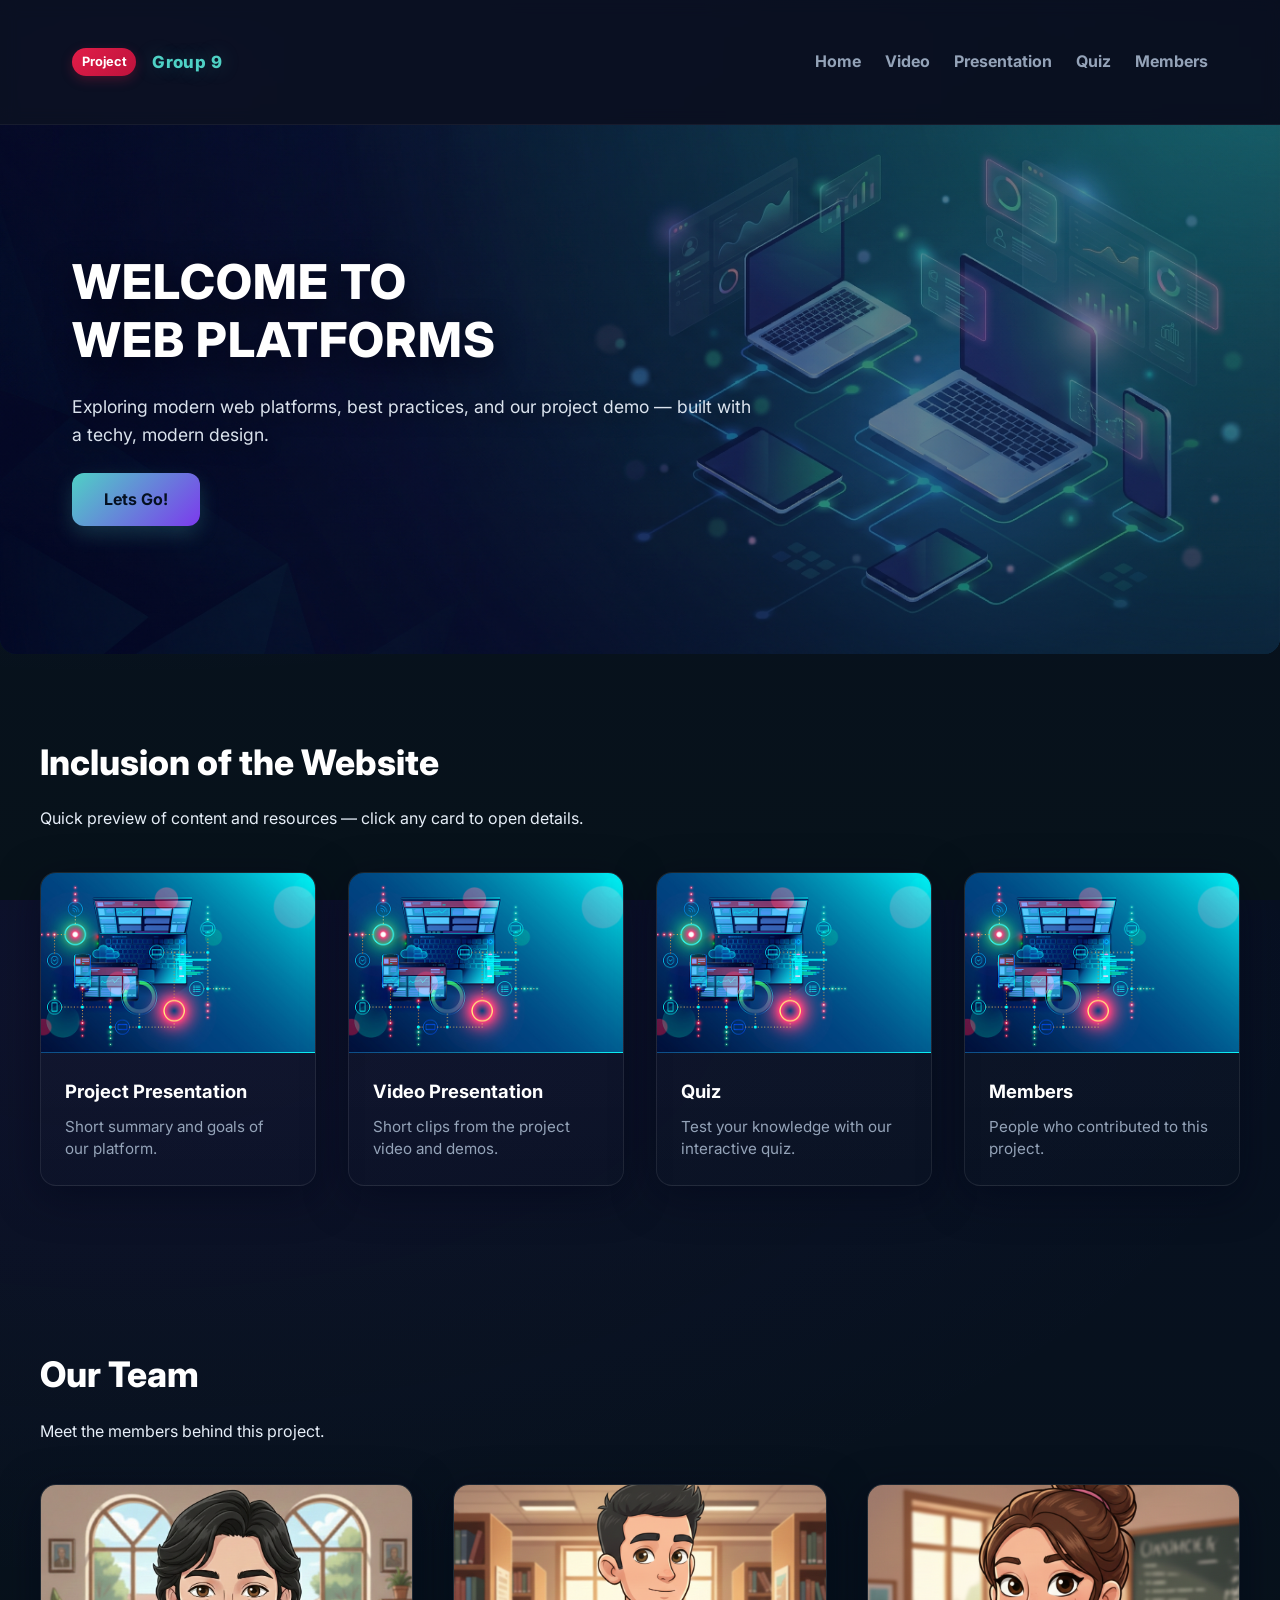
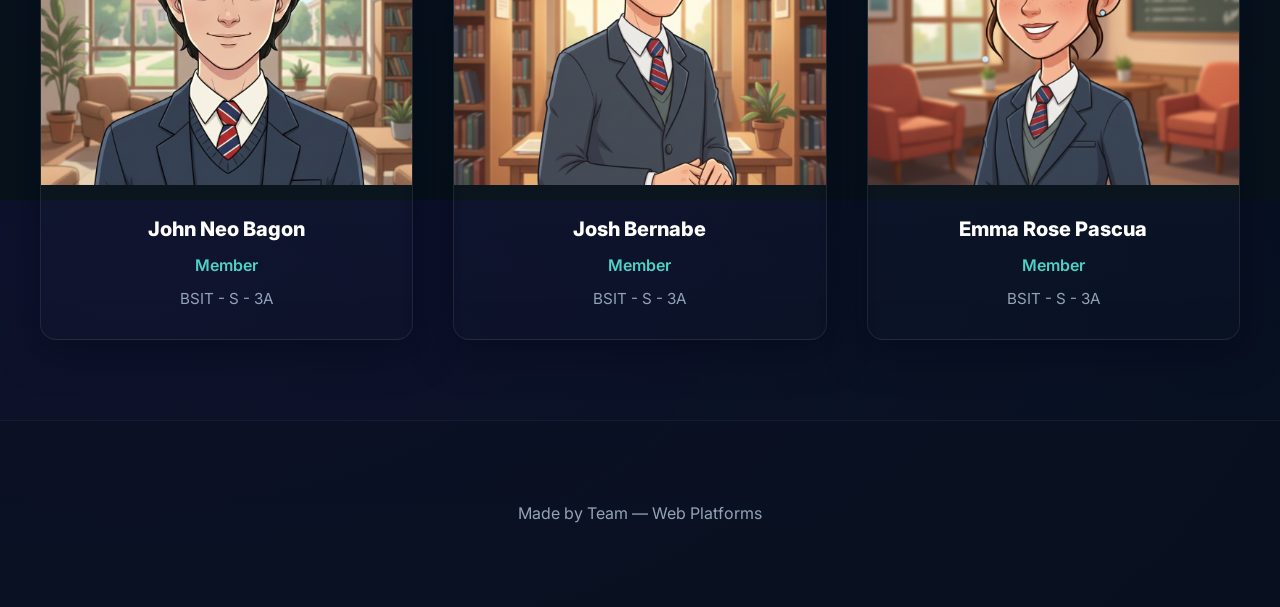
==== commit af0456a8: "third" ====
--- a/index.html
+++ b/index.html
@@ -74,7 +74,7 @@
         </article>
 
         <a href="#presentation" class="card-link">
-          <article class="card highlight">
+          <article class="card">
             <div class="card-media" style="background-image:url('pictures/webplatforms.jpg');background-size:cover;background-position:center"></div>
             <div class="card-body">
               <h3>Members</h3>
--- a/style.css
+++ b/style.css
@@ -9,6 +9,96 @@
   --container:1200px;
 }
 
+/* Keyframe Animations */
+@keyframes fadeInUp {
+  from {
+    opacity: 0;
+    transform: translateY(30px);
+  }
+  to {
+    opacity: 1;
+    transform: translateY(0);
+  }
+}
+
+@keyframes fadeIn {
+  from {
+    opacity: 0;
+  }
+  to {
+    opacity: 1;
+  }
+}
+
+@keyframes slideInLeft {
+  from {
+    opacity: 0;
+    transform: translateX(-40px);
+  }
+  to {
+    opacity: 1;
+    transform: translateX(0);
+  }
+}
+
+@keyframes slideInRight {
+  from {
+    opacity: 0;
+    transform: translateX(40px);
+  }
+  to {
+    opacity: 1;
+    transform: translateX(0);
+  }
+}
+
+@keyframes scaleIn {
+  from {
+    opacity: 0;
+    transform: scale(0.95);
+  }
+  to {
+    opacity: 1;
+    transform: scale(1);
+  }
+}
+
+@keyframes float {
+  0%, 100% {
+    transform: translateY(0px);
+  }
+  50% {
+    transform: translateY(-8px);
+  }
+}
+
+@keyframes glow {
+  0%, 100% {
+    box-shadow: 0 8px 20px rgba(79,209,197,0.2);
+  }
+  50% {
+    box-shadow: 0 12px 30px rgba(79,209,197,0.4);
+  }
+}
+
+@keyframes shimmer {
+  0% {
+    background-position: -1000px 0;
+  }
+  100% {
+    background-position: 1000px 0;
+  }
+}
+
+@keyframes pulse {
+  0%, 100% {
+    opacity: 1;
+  }
+  50% {
+    opacity: 0.7;
+  }
+}
+
 *{box-sizing:border-box}
 html,body{height:100%}
 body{
@@ -22,17 +112,17 @@
 .container{max-width:var(--container);margin:0 auto;padding:2rem 2rem}
 
 /* Topbar */
-.topbar{background:transparent;padding:1rem 0;position:relative;z-index:10}
+.topbar{background:rgba(11,16,32,0.7);padding:1rem 0;position:relative;z-index:10;border-bottom:1px solid rgba(255,255,255,0.05);backdrop-filter:blur(8px);animation:slideInDown 0.6s ease}
 .topbar-inner{display:flex;align-items:center;justify-content:space-between}
 .brand{display:flex;align-items:center;gap:1rem}
-.ribbon{background:#e11d48;color:#fff;padding:.25rem .6rem;border-radius:999px;font-weight:700;font-size:.8rem}
-.logo{font-weight:800;letter-spacing:0.4px;font-size:1.05rem;color:var(--accent)}
-.main-nav a{color:var(--muted);margin-left:1.25rem;text-decoration:none;font-weight:700}
+.ribbon{background:linear-gradient(135deg,#e11d48,#be123c);color:#fff;padding:.25rem .6rem;border-radius:999px;font-weight:700;font-size:.8rem;box-shadow:0 4px 12px rgba(225,29,72,0.25);animation:pulse 3s ease-in-out infinite}
+.logo{font-weight:800;letter-spacing:0.4px;font-size:1.05rem;color:var(--accent);text-shadow:0 0 20px rgba(79,209,197,0.3);animation:slideInLeft 0.8s ease}
+.main-nav a{color:var(--muted);margin-left:1.25rem;text-decoration:none;font-weight:700;transition:color 0.3s ease}
 .main-nav a.active{color:#fff}
-.main-nav a:hover{color:var(--accent)}
+.main-nav a:hover{color:var(--accent);text-shadow:0 0 10px rgba(79,209,197,0.4)}
 
 /* Hero */
-.hero{position:relative;padding:5rem 0;border-bottom-left-radius:16px;border-bottom-right-radius:16px;overflow:hidden;background-color:#052136;min-height:500px;display:flex;align-items:center}
+.hero{position:relative;padding:6rem 0;border-bottom-left-radius:16px;border-bottom-right-radius:16px;overflow:hidden;background-color:#052136;min-height:520px;display:flex;align-items:center;animation:fadeIn 1s ease}
 /* background is handled by a pseudo element so we can flip it independently */
 .hero::before{
   content: "";
@@ -47,110 +137,141 @@
 /* stronger overlay for legibility on busy images */
 .hero-overlay{position:absolute;inset:0;z-index:1;background:linear-gradient(180deg,rgba(2,6,23,0.45),rgba(2,6,23,0.5)), radial-gradient(600px 300px at 15% 25%, rgba(0,0,0,0.05), transparent)}
 .hero-inner{position:relative;z-index:2;width:100%}
-.hero-content{max-width:680px}
-.hero h1{font-size:2.6rem;margin:0 0 1rem;letter-spacing:1px;color:#ffffff;text-shadow:0 10px 30px rgba(2,6,23,0.85);line-height:1.2}
-.lead{color:rgba(230,238,248,0.95);margin-bottom:1.5rem;text-shadow:0 6px 18px rgba(2,6,23,0.6);font-size:1.05rem;line-height:1.6}
-.hero-actions{display:flex;gap:1rem;flex-wrap:wrap}
-.cta{display:inline-block;background:linear-gradient(90deg,var(--accent),var(--accent-2));padding:.75rem 1.5rem;border-radius:10px;color:#051021;text-decoration:none;font-weight:700;transition:transform 0.2s ease, box-shadow 0.2s ease}
-.cta:hover{transform:translateY(-2px);box-shadow:0 8px 20px rgba(79,209,197,0.3)}
-.cta.ghost{background:transparent;border:1px solid rgba(255,255,255,0.1);color:#e6eef8;transition:background 0.2s ease, border-color 0.2s ease}
-.cta.ghost:hover{background:rgba(255,255,255,0.05);border-color:rgba(255,255,255,0.2)}
+.hero-content{max-width:680px;animation:slideInLeft 0.8s ease 0.2s both}
+.hero h1{font-size:3rem;margin:0 0 1.5rem;letter-spacing:1px;color:#ffffff;text-shadow:0 10px 30px rgba(2,6,23,0.85);line-height:1.2;font-weight:800;animation:fadeInUp 0.8s ease 0.3s both}
+.lead{color:rgba(230,238,248,0.95);margin-bottom:1.5rem;text-shadow:0 6px 18px rgba(2,6,23,0.6);font-size:1.1rem;line-height:1.6;animation:fadeInUp 0.8s ease 0.4s both}
+.hero-actions{display:flex;gap:1rem;flex-wrap:wrap;animation:fadeInUp 0.8s ease 0.5s both}
+.cta{display:inline-block;background:linear-gradient(135deg,var(--accent),var(--accent-2));padding:.85rem 2rem;border-radius:12px;color:#051021;text-decoration:none;font-weight:700;transition:transform 0.3s ease, box-shadow 0.3s ease;box-shadow:0 8px 20px rgba(79,209,197,0.2);border:none;cursor:pointer;position:relative;overflow:hidden}
+.cta::before{content:'';position:absolute;inset:0;background:linear-gradient(90deg,transparent,rgba(255,255,255,0.3),transparent);transform:translateX(-100%);animation:shimmer 2s infinite}
+.cta:hover{transform:translateY(-3px);box-shadow:0 12px 30px rgba(79,209,197,0.4)}
+.cta.ghost{background:transparent;border:1.5px solid rgba(255,255,255,0.2);color:#e6eef8;transition:all 0.3s ease;box-shadow:none}
+.cta.ghost:hover{background:rgba(79,209,197,0.1);border-color:var(--accent);box-shadow:0 8px 20px rgba(79,209,197,0.2)}
 
 /* Add a subtle fade for very small devices */
 @media (max-width:480px){.hero-overlay{background:linear-gradient(180deg,rgba(2,6,23,0.55),rgba(2,6,23,0.65))}}
 
+@keyframes slideInDown {
+  from {
+    opacity: 0;
+    transform: translateY(-20px);
+  }
+  to {
+    opacity: 1;
+    transform: translateY(0);
+  }
+}
 
 /* Cards */
-.cards-section{padding:4rem 0}
-.cards-section h2{margin-top:0;margin-bottom:0.5rem;font-size:2rem;color:#fff}
-.cards-section .muted{margin-bottom:2rem;display:block;font-size:1rem}
-.cards-grid{display:grid;grid-template-columns:repeat(4,1fr);gap:1.5rem;margin-top:1.5rem}
-.card-link{text-decoration:none;color:inherit;display:block}
-.card{background:linear-gradient(180deg,rgba(255,255,255,0.02),transparent);border-radius:14px;overflow:hidden;border:1px solid rgba(255,255,255,0.05);box-shadow:0 8px 30px rgba(2,6,23,0.6);cursor:pointer;transition:transform .22s ease,box-shadow .22s ease}
-.card:hover{transform:translateY(-6px);box-shadow:0 18px 40px rgba(2,6,23,0.7)}
-.card-media{height:160px;background-size:cover;background-position:center}
-.card-body{padding:1.25rem}
-.card-body h3{margin:0 0 .5rem;color:#fff;font-size:1.1rem;font-weight:700}
+.cards-section{padding:5rem 0;animation:fadeInUp 1s ease}
+.cards-section h2{margin-top:0;margin-bottom:0.5rem;font-size:2.2rem;color:#fff;font-weight:800;animation:fadeInUp 0.8s ease}
+.cards-section .muted{margin-bottom:2.5rem;display:block;font-size:1rem;animation:fadeInUp 0.8s ease 0.1s both}
+.cards-grid{display:grid;grid-template-columns:repeat(4,1fr);gap:2rem;margin-top:2rem}
+.card-link{text-decoration:none;color:inherit;display:block;transition:all 0.3s ease}
+.card{background:linear-gradient(180deg,rgba(255,255,255,0.03),rgba(255,255,255,0.008));border-radius:16px;overflow:hidden;border:1px solid rgba(255,255,255,0.08);box-shadow:0 10px 40px rgba(2,6,23,0.5);cursor:pointer;transition:all .3s cubic-bezier(0.4, 0, 0.2, 1)}
+.card.in-view{animation:bounceIn 1.2s cubic-bezier(0.34, 1.56, 0.64, 1) both}
+.card:nth-child(1).in-view{animation-delay:0.2s}
+.card:nth-child(2).in-view{animation-delay:0.4s}
+.card:nth-child(3).in-view{animation-delay:0.6s}
+.card:nth-child(4).in-view{animation-delay:0.8s}
+.card:hover{transform:translateY(-12px);box-shadow:0 25px 50px rgba(79,209,197,0.15);border-color:rgba(79,209,197,0.3)}
+.card-media{height:180px;background-size:cover;background-position:center;transition:transform 0.4s ease;border-bottom:1px solid rgba(255,255,255,0.05)}
+.card:hover .card-media{transform:scale(1.08)}
+.card-body{padding:1.5rem}
+.card-body h3{margin:0 0 .6rem;color:#fff;font-size:1.15rem;font-weight:700}
 .card-body .muted{color:var(--muted);font-size:.95rem;line-height:1.5;margin:0}
-.card.highlight{border:1px solid rgba(255,214,56,0.2);box-shadow:0 8px 30px rgba(255,214,56,0.1)}
+.card.highlight{border:1.5px solid rgba(255,214,56,0.4);background:linear-gradient(180deg,rgba(255,214,56,0.05),transparent);box-shadow:0 10px 40px rgba(255,214,56,0.12)}
 
 /* Members Section */
-.members-section{padding:4rem 0}
-.members-section h2{margin-top:0;margin-bottom:0.5rem;font-size:2rem;color:#fff}
-.members-section .muted{margin-bottom:2rem;display:block;font-size:1rem}
-.members-grid{display:grid;grid-template-columns:repeat(3,1fr);gap:2rem;margin-top:1.5rem}
-.member-card{background:linear-gradient(180deg,rgba(255,255,255,0.02),transparent);border-radius:14px;overflow:hidden;border:1px solid rgba(255,255,255,0.05);box-shadow:0 8px 30px rgba(2,6,23,0.6);cursor:pointer;transition:transform .3s ease,box-shadow .3s ease,border-color .3s ease;text-align:center}
-.member-card:hover{transform:translateY(-8px);box-shadow:0 18px 40px rgba(79,209,197,0.2);border-color:rgba(79,209,197,0.3)}
-.member-image{width:100%;height:280px;overflow:hidden;position:relative}
-.member-image img{width:100%;height:100%;object-fit:cover;transition:transform .3s ease}
-.member-card:hover .member-image img{transform:scale(1.1)}
-.member-info{padding:1.5rem}
-.member-name{margin:0 0 0.5rem;color:#fff;font-size:1.2rem;font-weight:700}
+.members-section{padding:5rem 0;animation:fadeInUp 1s ease}
+.members-section h2{margin-top:0;margin-bottom:0.5rem;font-size:2.2rem;color:#fff;font-weight:800;animation:fadeInUp 0.8s ease}
+.members-section .muted{margin-bottom:2.5rem;display:block;font-size:1rem;animation:fadeInUp 0.8s ease 0.1s both}
+.members-grid{display:grid;grid-template-columns:repeat(3,1fr);gap:2.5rem;margin-top:2rem}
+.member-card{background:linear-gradient(180deg,rgba(255,255,255,0.03),rgba(255,255,255,0.008));border-radius:16px;overflow:hidden;border:1px solid rgba(255,255,255,0.08);box-shadow:0 10px 40px rgba(2,6,23,0.5);cursor:pointer;transition:all .3s cubic-bezier(0.4, 0, 0.2, 1);text-align:center}
+.member-card.in-view{animation:bounceIn 1.2s cubic-bezier(0.34, 1.56, 0.64, 1) both}
+.member-card:nth-child(1).in-view{animation-delay:0.3s}
+.member-card:nth-child(2).in-view{animation-delay:0.5s}
+.member-card:nth-child(3).in-view{animation-delay:0.7s}
+.member-card:hover{transform:translateY(-15px) scale(1.02);box-shadow:0 30px 70px rgba(79,209,197,0.25);border-color:rgba(79,209,197,0.3)}
+.member-image{width:100%;height:300px;overflow:hidden;position:relative}
+.member-image img{width:100%;height:100%;object-fit:cover;transition:transform .4s cubic-bezier(0.4, 0, 0.2, 1)}
+.member-card:hover .member-image img{transform:scale(1.12) rotate(2deg)}
+.member-info{padding:1.75rem}
+.member-name{margin:0 0 0.5rem;color:#fff;font-size:1.25rem;font-weight:800}
 .member-role{margin:0 0 0.5rem;color:var(--accent);font-size:1rem;font-weight:600}
 .member-section{margin:0;color:var(--muted);font-size:0.95rem}
 
-.site-footer{padding:1.25rem 0;border-top:1px solid rgba(255,255,255,0.03);text-align:center;color:var(--muted)}
+.site-footer{padding:2rem 0;border-top:1px solid rgba(255,255,255,0.05);text-align:center;color:var(--muted);background:rgba(11,16,32,0.5);animation:fadeIn 1s ease}
 
 /* Report slide styles used by report.html */
 .slides{position:relative;max-width:1000px;margin:2rem auto}
-.import-controls{display:flex;gap:.75rem;align-items:center;margin-bottom:.75rem}
-.upload-btn{background:linear-gradient(90deg,var(--accent),var(--accent-2));color:#051021;padding:.5rem .85rem;border-radius:8px;cursor:pointer;font-weight:700}
+.import-controls{display:flex;gap:.75rem;align-items:center;margin-bottom:.75rem;animation:fadeInUp 0.8s ease}
+.upload-btn{background:linear-gradient(135deg,var(--accent),var(--accent-2));color:#051021;padding:.6rem .95rem;border-radius:10px;cursor:pointer;font-weight:700;transition:all 0.3s ease;box-shadow:0 4px 12px rgba(79,209,197,0.2)}
+.upload-btn:hover{transform:translateY(-2px);box-shadow:0 8px 20px rgba(79,209,197,0.3)}
 /* single slide viewer (centered, buttons under) */
-.slides-viewer{display:flex;flex-direction:column;gap:1.25rem;align-items:center;justify-content:center;margin-top:1.5rem}
-.slide-frame{width:100%;max-width:1100px;min-height:520px;background:linear-gradient(180deg,rgba(255,255,255,0.02),rgba(255,255,255,0.008));padding:1.5rem;border-radius:14px;border:1px solid rgba(255,255,255,0.03);box-shadow:0 22px 70px rgba(2,6,23,0.6)}
-.slide-frame .slide-inner{background:linear-gradient(180deg,#0a0f1a,rgba(2,6,23,0.3));padding:1.2rem;border-radius:10px;border:1px solid rgba(255,255,255,0.03)}
+.slides-viewer{display:flex;flex-direction:column;gap:1.5rem;align-items:center;justify-content:center;margin-top:2rem;animation:fadeInUp 0.8s ease 0.2s both}
+.slide-frame{width:100%;max-width:1100px;min-height:540px;background:linear-gradient(180deg,rgba(255,255,255,0.02),rgba(255,255,255,0.008));padding:1.75rem;border-radius:16px;border:1px solid rgba(255,255,255,0.08);box-shadow:0 25px 70px rgba(2,6,23,0.6);animation:scaleIn 0.8s ease}
+.slide-frame .slide-inner{background:linear-gradient(180deg,#0a0f1a,rgba(2,6,23,0.3));padding:1.5rem;border-radius:12px;border:1px solid rgba(255,255,255,0.05)}
 /* controls under the slide, centered */
-.slide-controls{display:flex;gap:1rem;justify-content:center;align-items:center;margin-top:.8rem}
-.slide-controls .btn{min-width:120px;padding:.75rem 1.1rem;border-radius:10px}
-.slide-controls .btn{background:transparent;border:1px solid rgba(255,255,255,0.06)}
-.slide-controls .btn.primary{background:linear-gradient(90deg,var(--accent),var(--accent-2));color:#051021;border:none}
+.slide-controls{display:flex;gap:1rem;justify-content:center;align-items:center;margin-top:1rem;animation:fadeInUp 0.8s ease 0.4s both}
+.slide-controls .btn{min-width:120px;padding:.8rem 1.2rem;border-radius:10px}
+.slide-controls .btn{background:transparent;border:1.5px solid rgba(255,255,255,0.1);transition:all 0.3s ease}
+.slide-controls .btn:hover{background:rgba(255,255,255,0.05);border-color:rgba(79,209,197,0.4)}
+.slide-controls .btn.primary{background:linear-gradient(135deg,var(--accent),var(--accent-2));color:#051021;border:none;box-shadow:0 4px 12px rgba(79,209,197,0.2)}
+.slide-controls .btn.primary:hover{box-shadow:0 8px 20px rgba(79,209,197,0.3)}
 
 .slide{display:block;padding:0;background:transparent;border-radius:6px;border:none}
-.slide img.slide-image{width:100%;height:auto;border-radius:10px;display:block;margin-bottom:.85rem;box-shadow:0 18px 50px rgba(2,6,23,0.58)}
+.slide img.slide-image{width:100%;height:auto;border-radius:10px;display:block;margin-bottom:.85rem;box-shadow:0 20px 60px rgba(2,6,23,0.6);animation:fadeIn 0.8s ease}
 .slide h3{margin:.15rem 0 .35rem;color:var(--accent);font-size:1.15rem}
-.slide .content{color:var(--muted);margin-top:0;padding:.6rem;border-radius:6px;border:1px dashed rgba(255,255,255,0.03);background:transparent}
-.slide-meta{display:flex;align-items:center;justify-content:space-between;padding:.65rem .85rem;margin-top:.6rem;border-radius:8px;background:linear-gradient(90deg,rgba(255,255,255,0.01),transparent);border:1px solid rgba(255,255,255,0.02)}
+.slide .content{color:var(--muted);margin-top:0;padding:.6rem;border-radius:6px;border:1px dashed rgba(255,255,255,0.05);background:transparent}
+.slide-meta{display:flex;align-items:center;justify-content:space-between;padding:.75rem 1rem;margin-top:.8rem;border-radius:10px;background:linear-gradient(90deg,rgba(255,255,255,0.02),transparent);border:1px solid rgba(255,255,255,0.05);animation:fadeInUp 0.6s ease 0.3s both}
 .slide-meta .meta-text{display:flex;flex-direction:column;gap:.15rem}
-.slide-meta .meta-controls{display:flex;gap:.6rem;align-items:center}
+.slide-meta .meta-controls{display:flex;gap:.8rem;align-items:center}
 .slide-meta .title{font-weight:700;color:var(--accent)}
 .slide-meta .desc{color:var(--muted);font-size:.95rem}
 #slideIndicator{margin-left:0;color:var(--muted);font-weight:600}
 
 /* tighten footer tip */
-.site-footer{padding:1rem 0;border-top:1px solid rgba(255,255,255,0.03);text-align:center;color:var(--muted)}
+.site-footer{padding:2rem 0;border-top:1px solid rgba(255,255,255,0.05);text-align:center;color:var(--muted);background:rgba(11,16,32,0.5)}
 
 @media (max-width:900px){.slides-viewer{flex-direction:column}.slide-controls{flex-direction:row;justify-content:center;width:auto}.slide-controls .btn{min-width:64px}.slide-frame{max-width:100%;min-height:320px}}
 /* Modal for practice questions */
-.modal{position:fixed;inset:0;display:flex;align-items:center;justify-content:center;background:rgba(2,6,23,0.6);visibility:hidden;opacity:0;transition:opacity .18s ease,visibility .18s ease}
-.modal.open{visibility:visible;opacity:1}
-.modal-content{background:linear-gradient(180deg,#061122,#071026);padding:1.25rem;border-radius:10px;max-width:720px;width:100%;color:#e6eef8;border:1px solid rgba(255,255,255,0.04)}
-.modal-close{position:absolute;right:1rem;top:1rem;background:transparent;border:none;color:var(--muted);font-size:1.1rem;cursor:pointer}
+.modal{position:fixed;inset:0;display:flex;align-items:center;justify-content:center;background:rgba(2,6,23,0.7);visibility:hidden;opacity:0;transition:opacity .2s ease,visibility .2s ease;backdrop-filter:blur(4px)}
+.modal.open{visibility:visible;opacity:1;animation:fadeIn 0.3s ease}
+.modal-content{background:linear-gradient(180deg,#061122,#071026);padding:1.5rem;border-radius:14px;max-width:720px;width:100%;color:#e6eef8;border:1px solid rgba(255,255,255,0.08);box-shadow:0 20px 60px rgba(2,6,23,0.7);animation:scaleIn 0.4s ease}
+.modal-close{position:absolute;right:1rem;top:1rem;background:transparent;border:none;color:var(--muted);font-size:1.1rem;cursor:pointer;transition:all 0.2s ease}
+.modal-close:hover{color:#fff;transform:rotate(90deg)}
 
 @media (max-width:900px){.slides-grid{grid-template-columns:1fr}.slides-col{max-height:none}}
 
 /* Thumbnails and small extras for report slides */
 .thumbs{display:flex;gap:.5rem;flex-wrap:wrap;margin-top:.6rem}
-.thumbs button{border:none;background:transparent;padding:0;border-radius:6px;cursor:pointer;opacity:.85;border:1px solid rgba(255,255,255,0.03)}
-.thumbs button.active{outline:3px solid rgba(79,209,197,0.12);opacity:1}
+.thumbs button{border:none;background:transparent;padding:0;border-radius:6px;cursor:pointer;opacity:.75;border:1px solid rgba(255,255,255,0.05);transition:all 0.2s ease}
+.thumbs button:hover{opacity:1;border-color:rgba(79,209,197,0.3);transform:scale(1.05)}
+.thumbs button.active{outline:3px solid rgba(79,209,197,0.2);opacity:1;border-color:var(--accent)}
 .thumbs img{width:84px;height:56px;object-fit:cover;border-radius:6px;display:block}
 .slide-counter{font-size:.95rem;color:var(--muted);align-self:center}
 
-.btn.active, .btn.autoplay-active{background:linear-gradient(90deg,var(--accent),var(--accent-2));color:#051021;border:none}
+.btn.active, .btn.autoplay-active{background:linear-gradient(135deg,var(--accent),var(--accent-2));color:#051021;border:none;box-shadow:0 4px 12px rgba(79,209,197,0.2)}
 
 /* Quiz Styles */
-.quiz-section{padding:4rem 0}
-.quiz-section h2{margin-top:0;margin-bottom:0.5rem;font-size:2rem;color:#fff}
-.quiz-section .muted{margin-bottom:2rem;display:block;font-size:1rem}
+.quiz-section{padding:5rem 0;animation:fadeInUp 1s ease}
+.quiz-section h2{margin-top:0;margin-bottom:0.5rem;font-size:2.2rem;color:#fff;font-weight:800;animation:fadeInUp 0.8s ease}
+.quiz-section .muted{margin-bottom:2.5rem;display:block;font-size:1rem;animation:fadeInUp 0.8s ease 0.1s both}
 .quiz-form{max-width:800px;margin:0 auto}
-.quiz-question{margin-bottom:2.5rem;padding:1.5rem;background:linear-gradient(180deg,rgba(255,255,255,0.02),transparent);border-radius:14px;border:1px solid rgba(255,255,255,0.05)}
-.quiz-question h3{margin:0 0 1rem;color:#fff;font-size:1.2rem;font-weight:700}
-.quiz-options{display:flex;flex-direction:column;gap:0.75rem}
-.quiz-option{display:flex;align-items:flex-start;gap:0.75rem;padding:0.75rem;border-radius:8px;cursor:pointer;transition:background 0.2s ease;border:1px solid transparent}
-.quiz-option:hover{background:rgba(255,255,255,0.03);border-color:rgba(79,209,197,0.2)}
+.quiz-question{margin-bottom:2.5rem;padding:1.75rem;background:linear-gradient(180deg,rgba(255,255,255,0.03),rgba(255,255,255,0.008));border-radius:14px;border:1px solid rgba(255,255,255,0.08);transition:all 0.3s ease}
+.quiz-question.in-view{animation:slideInLeft 1s ease both}
+.quiz-question:nth-child(1).in-view{animation-delay:0.3s}
+.quiz-question:nth-child(2).in-view{animation-delay:0.5s}
+.quiz-question:nth-child(3).in-view{animation-delay:0.7s}
+.quiz-question:hover{border-color:rgba(79,209,197,0.2);box-shadow:0 12px 30px rgba(79,209,197,0.15);transform:translateX(8px)}
+.quiz-question h3{margin:0 0 1.25rem;color:#fff;font-size:1.2rem;font-weight:700}
+.quiz-options{display:flex;flex-direction:column;gap:0.85rem}
+.quiz-option{display:flex;align-items:flex-start;gap:0.75rem;padding:0.9rem;border-radius:10px;cursor:pointer;transition:all 0.2s ease;border:1.5px solid transparent;background:rgba(255,255,255,0.02);animation:fadeInUp 0.6s ease}
+.quiz-option:hover{background:rgba(79,209,197,0.12);border-color:rgba(79,209,197,0.4);transform:translateX(8px)}
 .quiz-option input[type="radio"]{margin-top:0.2rem;cursor:pointer;accent-color:var(--accent)}
 .quiz-option span{color:var(--muted);line-height:1.5;flex:1}
 .quiz-option input[type="radio"]:checked + span{color:#fff;font-weight:600}
-.quiz-actions{display:flex;gap:1rem;justify-content:center;margin-top:2rem}
+.quiz-actions{display:flex;gap:1rem;justify-content:center;margin-top:2rem;animation:fadeInUp 0.8s ease 0.2s both}
 .quiz-results h3{margin:0 0 0.5rem;color:var(--accent);font-size:1.3rem}
 .quiz-results p{color:var(--muted);font-size:1.1rem;margin:0}
 
@@ -160,14 +281,14 @@
 } 
 @media (max-width:700px){
   .main-nav{display:none}
-  .hero{padding:3rem 0;min-height:400px}
-  .hero h1{font-size:1.8rem;line-height:1.3}
+  .hero{padding:4rem 0;min-height:420px}
+  .hero h1{font-size:2.1rem;line-height:1.3}
   .hero .lead{font-size:0.95rem}
   .cards-grid{grid-template-columns:1fr}
   .members-grid{grid-template-columns:1fr}
   .container{padding:1.5rem}
-  .cards-section{padding:3rem 0}
-  .members-section{padding:3rem 0}
+  .cards-section{padding:4rem 0}
+  .members-section{padding:4rem 0}
   .member-image{height:240px}
   .hero-actions{flex-direction:column}
   .hero-actions .cta{width:100%;text-align:center}
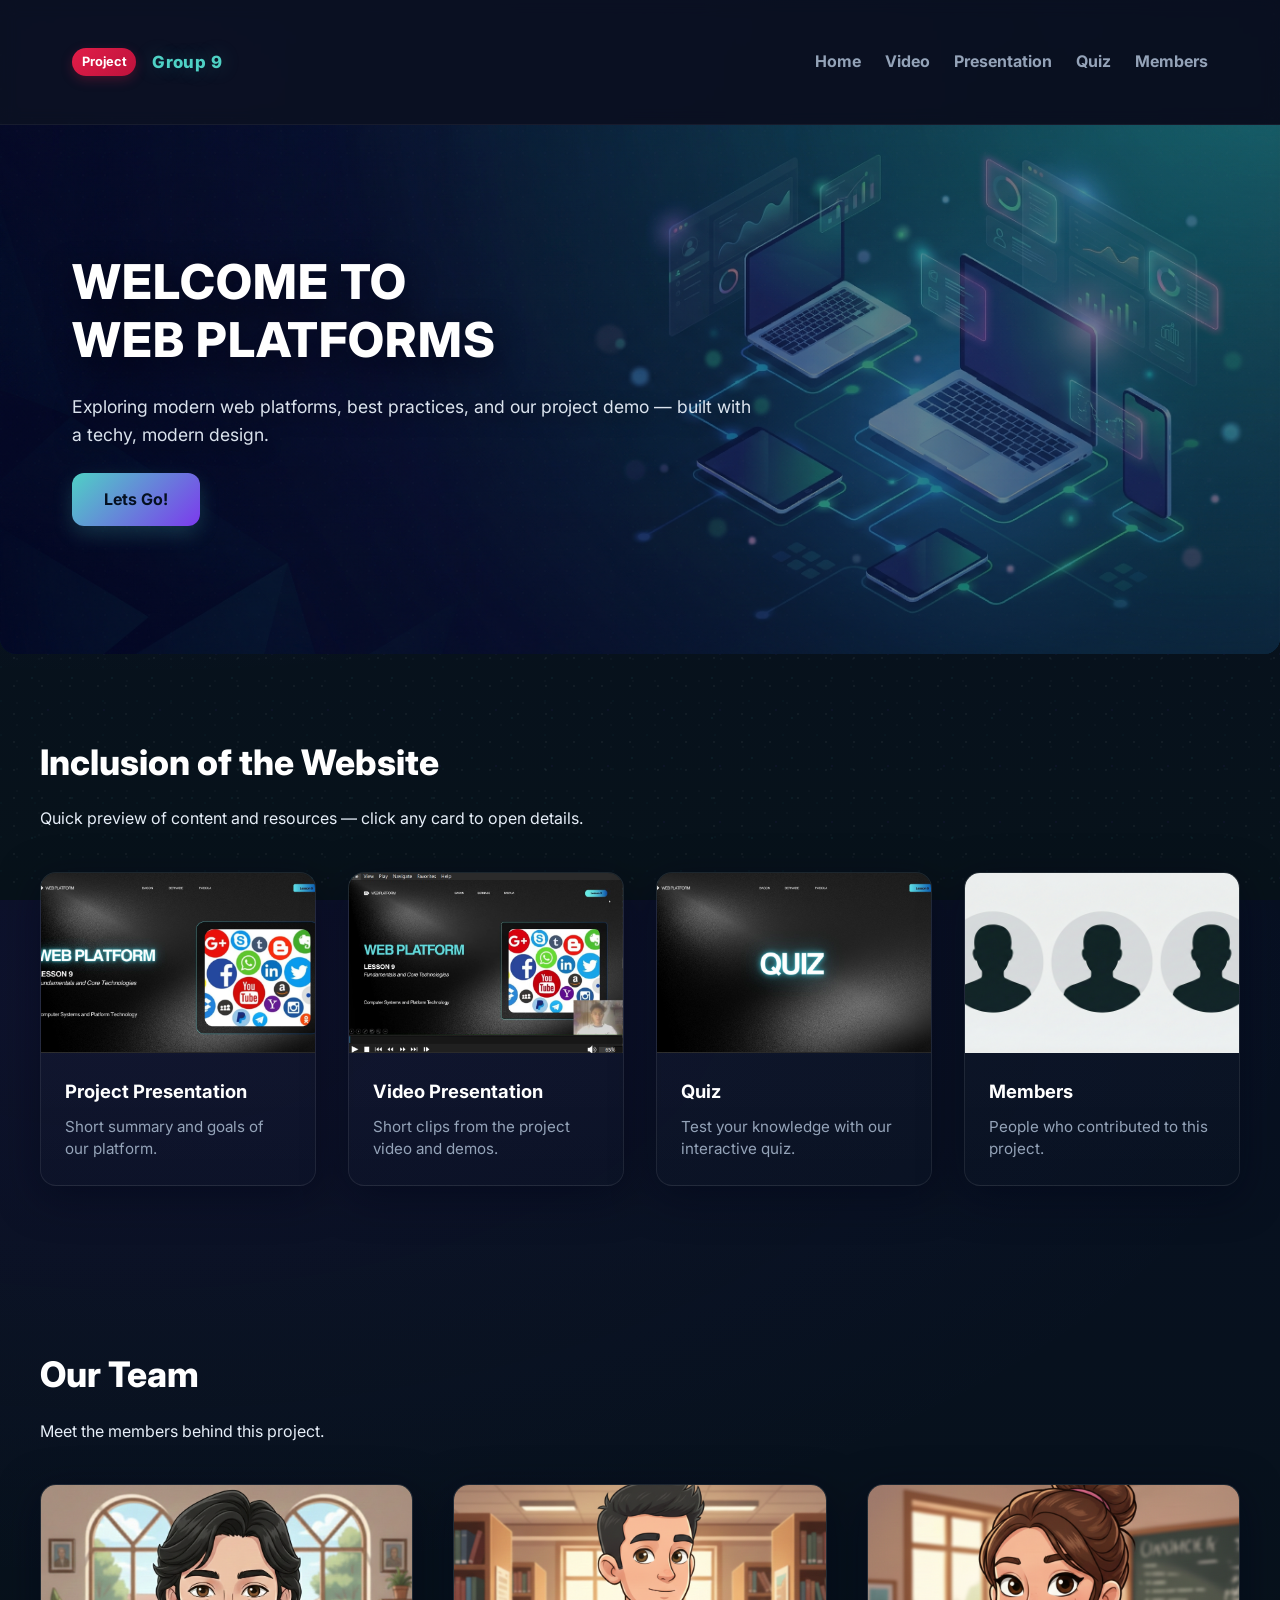
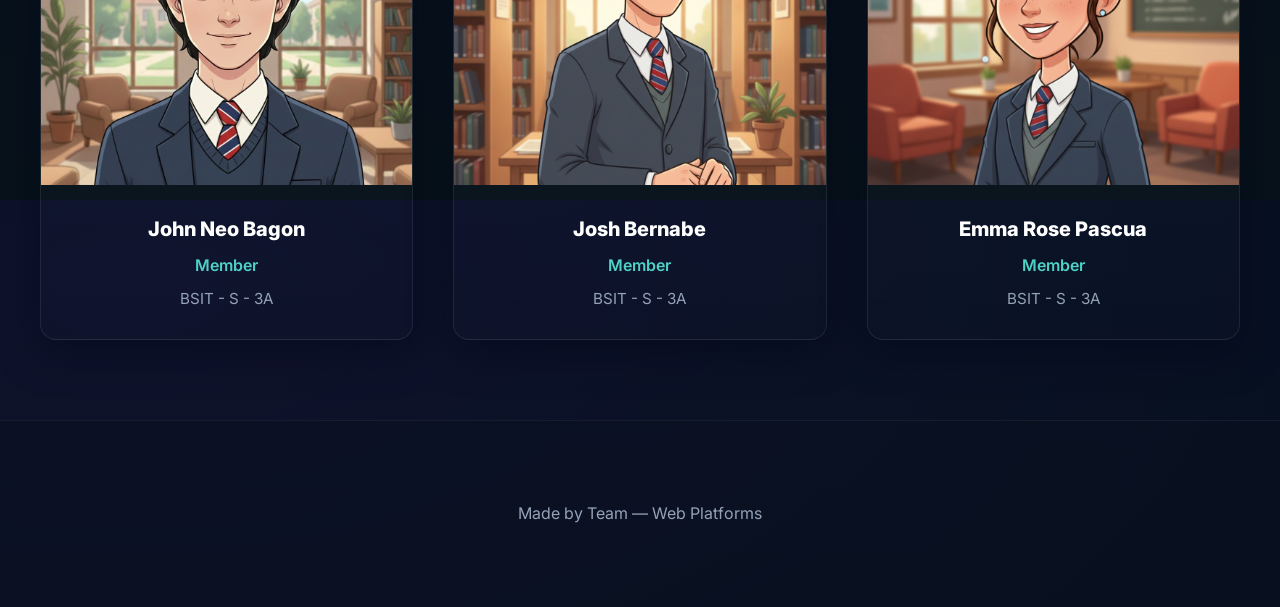
==== commit 8f2695e2: "fif" ====
--- a/index.html
+++ b/index.html
@@ -46,7 +46,7 @@
       <div class="cards-grid">
         <a href="report.html" class="card-link">
           <article class="card">
-            <div class="card-media" style="background-image:url('pictures/webplatforms.jpg');background-size:cover;background-position:center"></div>
+            <div class="card-media" style="background-image:url('assets/1.jpg');background-size:cover;background-position:center"></div>
             <div class="card-body">
               <h3>Project Presentation</h3>
               <p class="muted">Short summary and goals of our platform.</p>
@@ -56,7 +56,7 @@
 
         <a href="video.html" class="card-link">
           <article class="card">
-            <div class="card-media" style="background-image:url('pictures/webplatforms.jpg');background-size:cover;background-position:center"></div>
+            <div class="card-media" style="background-image:url('assets/vidpres.jpg');background-size:cover;background-position:center"></div>
             <div class="card-body">
               <h3>Video Presentation</h3>
               <p class="muted">Short clips from the project video and demos.</p>
@@ -66,7 +66,7 @@
 
         <a href="quiz.html" class="card-link">
         <article class="card">
-          <div class="card-media" style="background-image:url('pictures/webplatforms.jpg');background-size:cover;background-position:center"></div>
+          <div class="card-media" style="background-image:url('assets/45.jpg');background-size:cover;background-position:center"></div>
           <div class="card-body">
             <h3>Quiz</h3>
               <p class="muted">Test your knowledge with our interactive quiz.</p>
@@ -75,7 +75,7 @@
 
         <a href="#presentation" class="card-link">
           <article class="card">
-            <div class="card-media" style="background-image:url('pictures/webplatforms.jpg');background-size:cover;background-position:center"></div>
+            <div class="card-media" style="background-image:url('assets/prof.png');background-size:cover;background-position:center"></div>
             <div class="card-body">
               <h3>Members</h3>
               <p class="muted">People who contributed to this project.</p>
--- a/style.css
+++ b/style.css
@@ -99,6 +99,12 @@
   }
 }
 
+@keyframes particleDrift {
+  0% { transform: translateY(0px); }
+  50% { transform: translateY(-18px); }
+  100% { transform: translateY(0px); }
+}
+
 *{box-sizing:border-box}
 html,body{height:100%}
 body{
@@ -108,6 +114,37 @@
   color:#e6eef8;
   -webkit-font-smoothing:antialiased;
   line-height:1.6;
+  position:relative;
+}
+.container{position:relative;z-index:1}
+
+/* Particle background */
+body::before,
+body::after{
+  content:"";
+  position:fixed;
+  inset:0;
+  pointer-events:none;
+  z-index:0;
+}
+body::before{
+  background-image:
+    radial-gradient(rgba(255,255,255,0.14) 1px, transparent 1px),
+    radial-gradient(rgba(79,209,197,0.18) 1px, transparent 1px),
+    radial-gradient(rgba(124,58,237,0.16) 1px, transparent 1px);
+  background-size: 28px 28px, 40px 40px, 56px 56px;
+  background-position: 0 0, 12px 18px, 20px 10px;
+  opacity:0.35;
+  animation:particleDrift 8s ease-in-out infinite;
+}
+body::after{
+  background-image:
+    radial-gradient(rgba(255,255,255,0.1) 1px, transparent 1px),
+    radial-gradient(rgba(79,209,197,0.12) 1px, transparent 1px);
+  background-size: 22px 22px, 34px 34px;
+  background-position: 6px 10px, 18px 4px;
+  opacity:0.25;
+  animation:particleDrift 12s ease-in-out infinite reverse;
 }
 .container{max-width:var(--container);margin:0 auto;padding:2rem 2rem}
 
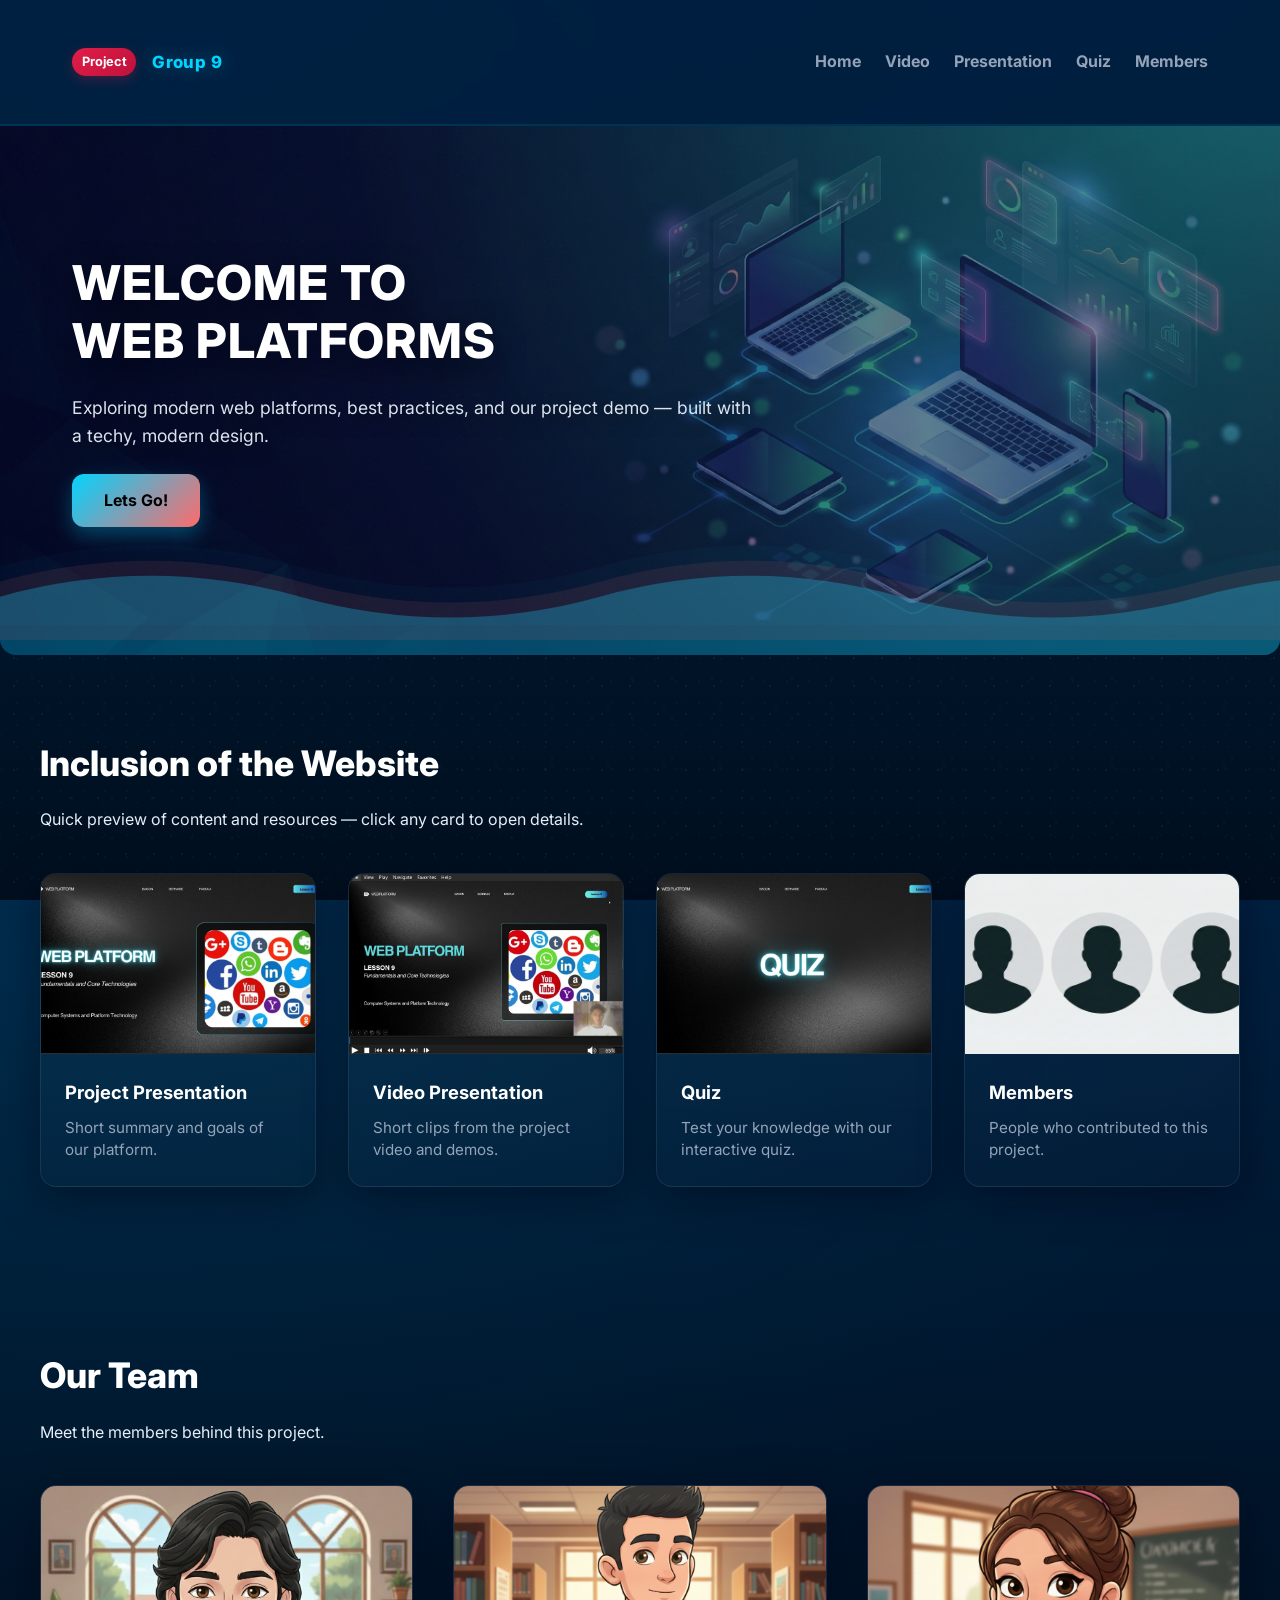
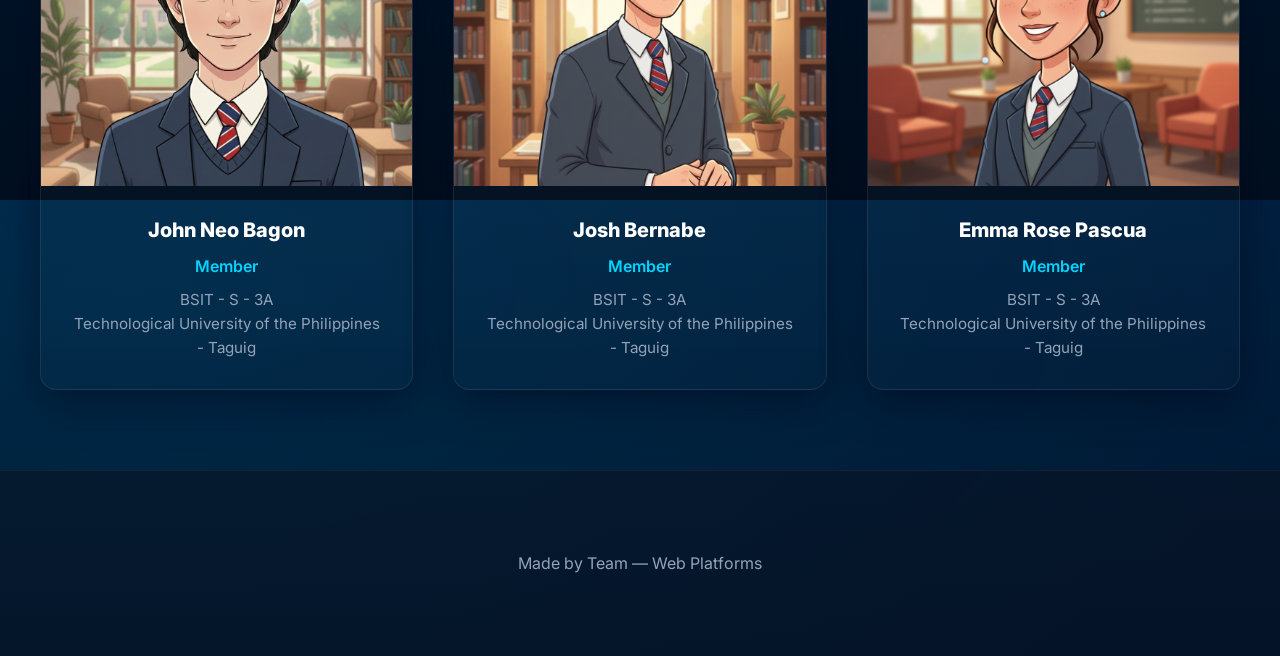
==== commit 1395f337: "una" ====
--- a/index.html
+++ b/index.html
@@ -27,6 +27,9 @@
   <main>
     <section class="hero" id="home">
       <div class="hero-overlay"></div>
+      <div class="wave wave-1"></div>
+      <div class="wave wave-2"></div>
+      <div class="wave wave-3"></div>
       <div class="container hero-inner">
         <div class="hero-content">
           <h1>WELCOME TO</br> WEB PLATFORMS</h1>
@@ -98,6 +101,7 @@
             <h3 class="member-name">John Neo Bagon</h3>
             <p class="member-role">Member</p>
             <p class="member-section">BSIT - S - 3A</p>
+             <p class="member-section">Technological University of the Philippines - Taguig</p>
           </div>
         </article>
 
@@ -109,6 +113,7 @@
             <h3 class="member-name">Josh Bernabe</h3>
             <p class="member-role">Member</p>
             <p class="member-section">BSIT - S - 3A </p>
+             <p class="member-section">Technological University of the Philippines - Taguig </p>
           </div>
         </article>
 
@@ -120,6 +125,7 @@
             <h3 class="member-name">Emma Rose Pascua</h3>
             <p class="member-role">Member</p>
             <p class="member-section">BSIT - S - 3A</p>
+            <p class="member-section">Technological University of the Philippines - Taguig</p>
           </div>
         </article>
       </div>
--- a/style.css
+++ b/style.css
@@ -1,9 +1,9 @@
 /* Modern, techy theme — extended for hero and cards */
 :root{
-  --bg:#0b1020;
-  --card:#0f1724;
-  --accent:#4fd1c5; /* teal */
-  --accent-2:#7c3aed; /* purple */
+  --bg:#001f3f;
+  --card:#002855;
+  --accent:#00d4ff; /* ocean blue */
+  --accent-2:#ff6b6b; /* coral */
   --muted:#94a3b8;
   --glass: rgba(255,255,255,0.04);
   --container:1200px;
@@ -74,10 +74,10 @@
 
 @keyframes glow {
   0%, 100% {
-    box-shadow: 0 8px 20px rgba(79,209,197,0.2);
+    box-shadow: 0 8px 20px rgba(0,212,255,0.2);
   }
   50% {
-    box-shadow: 0 12px 30px rgba(79,209,197,0.4);
+    box-shadow: 0 12px 30px rgba(0,212,255,0.4);
   }
 }
 
@@ -103,6 +103,55 @@
   0% { transform: translateY(0px); }
   50% { transform: translateY(-18px); }
   100% { transform: translateY(0px); }
+}
+
+@keyframes wave {
+  0% { 
+    background-position: 0 0;
+  }
+  100% { 
+    background-position: 600px 0;
+  }
+}
+
+@keyframes waveFlow {
+  0% { 
+    transform: translateX(-50%) translateY(0);
+  }
+  50% {
+    transform: translateX(-50%) translateY(-8px);
+  }
+  100% { 
+    transform: translateX(-50%) translateY(0);
+  }
+}
+
+/* Wave Elements */
+.wave {
+  position: absolute;
+  bottom: 0;
+  left: 0;
+  width: 200%;
+  height: 100px;
+  background-image: url('data:image/svg+xml;utf8,<svg xmlns="http://www.w3.org/2000/svg" viewBox="0 0 1200 120" preserveAspectRatio="none"><path d="M0,50 Q300,0 600,50 T1200,50 L1200,120 L0,120 Z" fill="%2300d4ff" opacity="0.3"></path></svg>');
+  background-size: 600px 100px;
+  background-repeat: repeat-x;
+  animation: wave 10s linear infinite;
+  z-index: 1;
+}
+
+.wave-2 {
+  bottom: 15px;
+  animation: wave 12s linear infinite reverse;
+  opacity: 0.5;
+  background-image: url('data:image/svg+xml;utf8,<svg xmlns="http://www.w3.org/2000/svg" viewBox="0 0 1200 120" preserveAspectRatio="none"><path d="M0,50 Q300,0 600,50 T1200,50 L1200,120 L0,120 Z" fill="%23ff6b6b" opacity="0.2"></path></svg>');
+}
+
+.wave-3 {
+  bottom: 30px;
+  animation: wave 15s linear infinite;
+  opacity: 0.3;
+  background-image: url('data:image/svg+xml;utf8,<svg xmlns="http://www.w3.org/2000/svg" viewBox="0 0 1200 120" preserveAspectRatio="none"><path d="M0,50 Q300,0 600,50 T1200,50 L1200,120 L0,120 Z" fill="%2300d4ff" opacity="0.1"></path></svg>');
 }
 
 *{box-sizing:border-box}
@@ -110,7 +159,7 @@
 body{
   margin:0;
   font-family: 'Inter', system-ui, -apple-system, 'Segoe UI', Roboto, 'Helvetica Neue', Arial;
-  background: radial-gradient(1200px 600px at 10% 10%, rgba(124,58,237,0.06), transparent), linear-gradient(180deg,#071022 0%, #07121a 100%);
+  background: radial-gradient(1200px 600px at 10% 10%, rgba(0,212,255,0.08), transparent), linear-gradient(180deg,#001f3f 0%, #000f1f 100%);
   color:#e6eef8;
   -webkit-font-smoothing:antialiased;
   line-height:1.6;
@@ -130,8 +179,8 @@
 body::before{
   background-image:
     radial-gradient(rgba(255,255,255,0.14) 1px, transparent 1px),
-    radial-gradient(rgba(79,209,197,0.18) 1px, transparent 1px),
-    radial-gradient(rgba(124,58,237,0.16) 1px, transparent 1px);
+    radial-gradient(rgba(0,212,255,0.18) 1px, transparent 1px),
+    radial-gradient(rgba(255,107,107,0.16) 1px, transparent 1px);
   background-size: 28px 28px, 40px 40px, 56px 56px;
   background-position: 0 0, 12px 18px, 20px 10px;
   opacity:0.35;
@@ -140,7 +189,7 @@
 body::after{
   background-image:
     radial-gradient(rgba(255,255,255,0.1) 1px, transparent 1px),
-    radial-gradient(rgba(79,209,197,0.12) 1px, transparent 1px);
+    radial-gradient(rgba(0,212,255,0.12) 1px, transparent 1px);
   background-size: 22px 22px, 34px 34px;
   background-position: 6px 10px, 18px 4px;
   opacity:0.25;
@@ -149,17 +198,17 @@
 .container{max-width:var(--container);margin:0 auto;padding:2rem 2rem}
 
 /* Topbar */
-.topbar{background:rgba(11,16,32,0.7);padding:1rem 0;position:relative;z-index:10;border-bottom:1px solid rgba(255,255,255,0.05);backdrop-filter:blur(8px);animation:slideInDown 0.6s ease}
+.topbar{background:rgba(0,31,63,0.8);padding:1rem 0;position:relative;z-index:10;border-bottom:2px solid rgba(0,212,255,0.1);backdrop-filter:blur(8px);animation:slideInDown 0.6s ease}
 .topbar-inner{display:flex;align-items:center;justify-content:space-between}
 .brand{display:flex;align-items:center;gap:1rem}
 .ribbon{background:linear-gradient(135deg,#e11d48,#be123c);color:#fff;padding:.25rem .6rem;border-radius:999px;font-weight:700;font-size:.8rem;box-shadow:0 4px 12px rgba(225,29,72,0.25);animation:pulse 3s ease-in-out infinite}
-.logo{font-weight:800;letter-spacing:0.4px;font-size:1.05rem;color:var(--accent);text-shadow:0 0 20px rgba(79,209,197,0.3);animation:slideInLeft 0.8s ease}
+.logo{font-weight:800;letter-spacing:0.4px;font-size:1.05rem;color:var(--accent);text-shadow:0 0 20px rgba(0,212,255,0.4);animation:slideInLeft 0.8s ease}
 .main-nav a{color:var(--muted);margin-left:1.25rem;text-decoration:none;font-weight:700;transition:color 0.3s ease}
 .main-nav a.active{color:#fff}
-.main-nav a:hover{color:var(--accent);text-shadow:0 0 10px rgba(79,209,197,0.4)}
+.main-nav a:hover{color:var(--accent);text-shadow:0 0 10px rgba(0,212,255,0.5)}
 
 /* Hero */
-.hero{position:relative;padding:6rem 0;border-bottom-left-radius:16px;border-bottom-right-radius:16px;overflow:hidden;background-color:#052136;min-height:520px;display:flex;align-items:center;animation:fadeIn 1s ease}
+.hero{position:relative;padding:6rem 0;border-bottom-left-radius:16px;border-bottom-right-radius:16px;overflow:hidden;background-color:#001f3f;min-height:520px;display:flex;align-items:center;animation:fadeIn 1s ease}
 /* background is handled by a pseudo element so we can flip it independently */
 .hero::before{
   content: "";
@@ -178,11 +227,11 @@
 .hero h1{font-size:3rem;margin:0 0 1.5rem;letter-spacing:1px;color:#ffffff;text-shadow:0 10px 30px rgba(2,6,23,0.85);line-height:1.2;font-weight:800;animation:fadeInUp 0.8s ease 0.3s both}
 .lead{color:rgba(230,238,248,0.95);margin-bottom:1.5rem;text-shadow:0 6px 18px rgba(2,6,23,0.6);font-size:1.1rem;line-height:1.6;animation:fadeInUp 0.8s ease 0.4s both}
 .hero-actions{display:flex;gap:1rem;flex-wrap:wrap;animation:fadeInUp 0.8s ease 0.5s both}
-.cta{display:inline-block;background:linear-gradient(135deg,var(--accent),var(--accent-2));padding:.85rem 2rem;border-radius:12px;color:#051021;text-decoration:none;font-weight:700;transition:transform 0.3s ease, box-shadow 0.3s ease;box-shadow:0 8px 20px rgba(79,209,197,0.2);border:none;cursor:pointer;position:relative;overflow:hidden}
+.cta{display:inline-block;background:linear-gradient(135deg,var(--accent),var(--accent-2));padding:.85rem 2rem;border-radius:12px;color:#000;text-decoration:none;font-weight:700;transition:transform 0.3s ease, box-shadow 0.3s ease;box-shadow:0 8px 20px rgba(0,212,255,0.3);border:none;cursor:pointer;position:relative;overflow:hidden}
 .cta::before{content:'';position:absolute;inset:0;background:linear-gradient(90deg,transparent,rgba(255,255,255,0.3),transparent);transform:translateX(-100%);animation:shimmer 2s infinite}
-.cta:hover{transform:translateY(-3px);box-shadow:0 12px 30px rgba(79,209,197,0.4)}
+.cta:hover{transform:translateY(-3px);box-shadow:0 12px 30px rgba(0,212,255,0.5)}
 .cta.ghost{background:transparent;border:1.5px solid rgba(255,255,255,0.2);color:#e6eef8;transition:all 0.3s ease;box-shadow:none}
-.cta.ghost:hover{background:rgba(79,209,197,0.1);border-color:var(--accent);box-shadow:0 8px 20px rgba(79,209,197,0.2)}
+.cta.ghost:hover{background:rgba(0,212,255,0.1);border-color:var(--accent);box-shadow:0 8px 20px rgba(0,212,255,0.3)}
 
 /* Add a subtle fade for very small devices */
 @media (max-width:480px){.hero-overlay{background:linear-gradient(180deg,rgba(2,6,23,0.55),rgba(2,6,23,0.65))}}
@@ -210,7 +259,7 @@
 .card:nth-child(2).in-view{animation-delay:0.4s}
 .card:nth-child(3).in-view{animation-delay:0.6s}
 .card:nth-child(4).in-view{animation-delay:0.8s}
-.card:hover{transform:translateY(-12px);box-shadow:0 25px 50px rgba(79,209,197,0.15);border-color:rgba(79,209,197,0.3)}
+.card:hover{transform:translateY(-12px);box-shadow:0 25px 50px rgba(0,212,255,0.2);border-color:rgba(0,212,255,0.3)}
 .card-media{height:180px;background-size:cover;background-position:center;transition:transform 0.4s ease;border-bottom:1px solid rgba(255,255,255,0.05)}
 .card:hover .card-media{transform:scale(1.08)}
 .card-body{padding:1.5rem}
@@ -228,7 +277,7 @@
 .member-card:nth-child(1).in-view{animation-delay:0.3s}
 .member-card:nth-child(2).in-view{animation-delay:0.5s}
 .member-card:nth-child(3).in-view{animation-delay:0.7s}
-.member-card:hover{transform:translateY(-15px) scale(1.02);box-shadow:0 30px 70px rgba(79,209,197,0.25);border-color:rgba(79,209,197,0.3)}
+.member-card:hover{transform:translateY(-15px) scale(1.02);box-shadow:0 30px 70px rgba(0,212,255,0.25);border-color:rgba(0,212,255,0.3)}
 .member-image{width:100%;height:300px;overflow:hidden;position:relative}
 .member-image img{width:100%;height:100%;object-fit:cover;transition:transform .4s cubic-bezier(0.4, 0, 0.2, 1)}
 .member-card:hover .member-image img{transform:scale(1.12) rotate(2deg)}
@@ -237,24 +286,24 @@
 .member-role{margin:0 0 0.5rem;color:var(--accent);font-size:1rem;font-weight:600}
 .member-section{margin:0;color:var(--muted);font-size:0.95rem}
 
-.site-footer{padding:2rem 0;border-top:1px solid rgba(255,255,255,0.05);text-align:center;color:var(--muted);background:rgba(11,16,32,0.5);animation:fadeIn 1s ease}
+.site-footer{padding:2rem 0;border-top:2px solid rgba(0,212,255,0.1);text-align:center;color:var(--muted);background:rgba(0,31,63,0.6);animation:fadeIn 1s ease}
 
 /* Report slide styles used by report.html */
 .slides{position:relative;max-width:1000px;margin:2rem auto}
 .import-controls{display:flex;gap:.75rem;align-items:center;margin-bottom:.75rem;animation:fadeInUp 0.8s ease}
-.upload-btn{background:linear-gradient(135deg,var(--accent),var(--accent-2));color:#051021;padding:.6rem .95rem;border-radius:10px;cursor:pointer;font-weight:700;transition:all 0.3s ease;box-shadow:0 4px 12px rgba(79,209,197,0.2)}
-.upload-btn:hover{transform:translateY(-2px);box-shadow:0 8px 20px rgba(79,209,197,0.3)}
+.upload-btn{background:linear-gradient(135deg,var(--accent),var(--accent-2));color:#000;padding:.6rem .95rem;border-radius:10px;cursor:pointer;font-weight:700;transition:all 0.3s ease;box-shadow:0 4px 12px rgba(0,212,255,0.3)}
+.upload-btn:hover{transform:translateY(-2px);box-shadow:0 8px 20px rgba(0,212,255,0.4)}
 /* single slide viewer (centered, buttons under) */
 .slides-viewer{display:flex;flex-direction:column;gap:1.5rem;align-items:center;justify-content:center;margin-top:2rem;animation:fadeInUp 0.8s ease 0.2s both}
 .slide-frame{width:100%;max-width:1100px;min-height:540px;background:linear-gradient(180deg,rgba(255,255,255,0.02),rgba(255,255,255,0.008));padding:1.75rem;border-radius:16px;border:1px solid rgba(255,255,255,0.08);box-shadow:0 25px 70px rgba(2,6,23,0.6);animation:scaleIn 0.8s ease}
-.slide-frame .slide-inner{background:linear-gradient(180deg,#0a0f1a,rgba(2,6,23,0.3));padding:1.5rem;border-radius:12px;border:1px solid rgba(255,255,255,0.05)}
+.slide-frame .slide-inner{background:linear-gradient(180deg,#001f3f,rgba(0,31,63,0.5));padding:1.5rem;border-radius:12px;border:1px solid rgba(0,212,255,0.1)}
 /* controls under the slide, centered */
 .slide-controls{display:flex;gap:1rem;justify-content:center;align-items:center;margin-top:1rem;animation:fadeInUp 0.8s ease 0.4s both}
 .slide-controls .btn{min-width:120px;padding:.8rem 1.2rem;border-radius:10px}
 .slide-controls .btn{background:transparent;border:1.5px solid rgba(255,255,255,0.1);transition:all 0.3s ease}
-.slide-controls .btn:hover{background:rgba(255,255,255,0.05);border-color:rgba(79,209,197,0.4)}
-.slide-controls .btn.primary{background:linear-gradient(135deg,var(--accent),var(--accent-2));color:#051021;border:none;box-shadow:0 4px 12px rgba(79,209,197,0.2)}
-.slide-controls .btn.primary:hover{box-shadow:0 8px 20px rgba(79,209,197,0.3)}
+.slide-controls .btn:hover{background:rgba(255,255,255,0.05);border-color:rgba(0,212,255,0.4)}
+.slide-controls .btn.primary{background:linear-gradient(135deg,var(--accent),var(--accent-2));color:#000;border:none;box-shadow:0 4px 12px rgba(0,212,255,0.3)}
+.slide-controls .btn.primary:hover{box-shadow:0 8px 20px rgba(0,212,255,0.4)}
 
 .slide{display:block;padding:0;background:transparent;border-radius:6px;border:none}
 .slide img.slide-image{width:100%;height:auto;border-radius:10px;display:block;margin-bottom:.85rem;box-shadow:0 20px 60px rgba(2,6,23,0.6);animation:fadeIn 0.8s ease}
@@ -274,7 +323,7 @@
 /* Modal for practice questions */
 .modal{position:fixed;inset:0;display:flex;align-items:center;justify-content:center;background:rgba(2,6,23,0.7);visibility:hidden;opacity:0;transition:opacity .2s ease,visibility .2s ease;backdrop-filter:blur(4px)}
 .modal.open{visibility:visible;opacity:1;animation:fadeIn 0.3s ease}
-.modal-content{background:linear-gradient(180deg,#061122,#071026);padding:1.5rem;border-radius:14px;max-width:720px;width:100%;color:#e6eef8;border:1px solid rgba(255,255,255,0.08);box-shadow:0 20px 60px rgba(2,6,23,0.7);animation:scaleIn 0.4s ease}
+.modal-content{background:linear-gradient(180deg,#001f3f,#002855);padding:1.5rem;border-radius:14px;max-width:720px;width:100%;color:#e6eef8;border:1px solid rgba(0,212,255,0.15);box-shadow:0 20px 60px rgba(0,31,63,0.8);animation:scaleIn 0.4s ease}
 .modal-close{position:absolute;right:1rem;top:1rem;background:transparent;border:none;color:var(--muted);font-size:1.1rem;cursor:pointer;transition:all 0.2s ease}
 .modal-close:hover{color:#fff;transform:rotate(90deg)}
 
@@ -283,12 +332,12 @@
 /* Thumbnails and small extras for report slides */
 .thumbs{display:flex;gap:.5rem;flex-wrap:wrap;margin-top:.6rem}
 .thumbs button{border:none;background:transparent;padding:0;border-radius:6px;cursor:pointer;opacity:.75;border:1px solid rgba(255,255,255,0.05);transition:all 0.2s ease}
-.thumbs button:hover{opacity:1;border-color:rgba(79,209,197,0.3);transform:scale(1.05)}
-.thumbs button.active{outline:3px solid rgba(79,209,197,0.2);opacity:1;border-color:var(--accent)}
+.thumbs button:hover{opacity:1;border-color:rgba(0,212,255,0.3);transform:scale(1.05)}
+.thumbs button.active{outline:3px solid rgba(0,212,255,0.2);opacity:1;border-color:var(--accent)}
 .thumbs img{width:84px;height:56px;object-fit:cover;border-radius:6px;display:block}
 .slide-counter{font-size:.95rem;color:var(--muted);align-self:center}
 
-.btn.active, .btn.autoplay-active{background:linear-gradient(135deg,var(--accent),var(--accent-2));color:#051021;border:none;box-shadow:0 4px 12px rgba(79,209,197,0.2)}
+.btn.active, .btn.autoplay-active{background:linear-gradient(135deg,var(--accent),var(--accent-2));color:#000;border:none;box-shadow:0 4px 12px rgba(0,212,255,0.3)}
 
 /* Quiz Styles */
 .quiz-section{padding:5rem 0;animation:fadeInUp 1s ease}
@@ -300,11 +349,11 @@
 .quiz-question:nth-child(1).in-view{animation-delay:0.3s}
 .quiz-question:nth-child(2).in-view{animation-delay:0.5s}
 .quiz-question:nth-child(3).in-view{animation-delay:0.7s}
-.quiz-question:hover{border-color:rgba(79,209,197,0.2);box-shadow:0 12px 30px rgba(79,209,197,0.15);transform:translateX(8px)}
+.quiz-question:hover{border-color:rgba(0,212,255,0.2);box-shadow:0 12px 30px rgba(0,212,255,0.15);transform:translateX(8px)}
 .quiz-question h3{margin:0 0 1.25rem;color:#fff;font-size:1.2rem;font-weight:700}
 .quiz-options{display:flex;flex-direction:column;gap:0.85rem}
 .quiz-option{display:flex;align-items:flex-start;gap:0.75rem;padding:0.9rem;border-radius:10px;cursor:pointer;transition:all 0.2s ease;border:1.5px solid transparent;background:rgba(255,255,255,0.02);animation:fadeInUp 0.6s ease}
-.quiz-option:hover{background:rgba(79,209,197,0.12);border-color:rgba(79,209,197,0.4);transform:translateX(8px)}
+.quiz-option:hover{background:rgba(0,212,255,0.12);border-color:rgba(0,212,255,0.4);transform:translateX(8px)}
 .quiz-option input[type="radio"]{margin-top:0.2rem;cursor:pointer;accent-color:var(--accent)}
 .quiz-option span{color:var(--muted);line-height:1.5;flex:1}
 .quiz-option input[type="radio"]:checked + span{color:#fff;font-weight:600}
